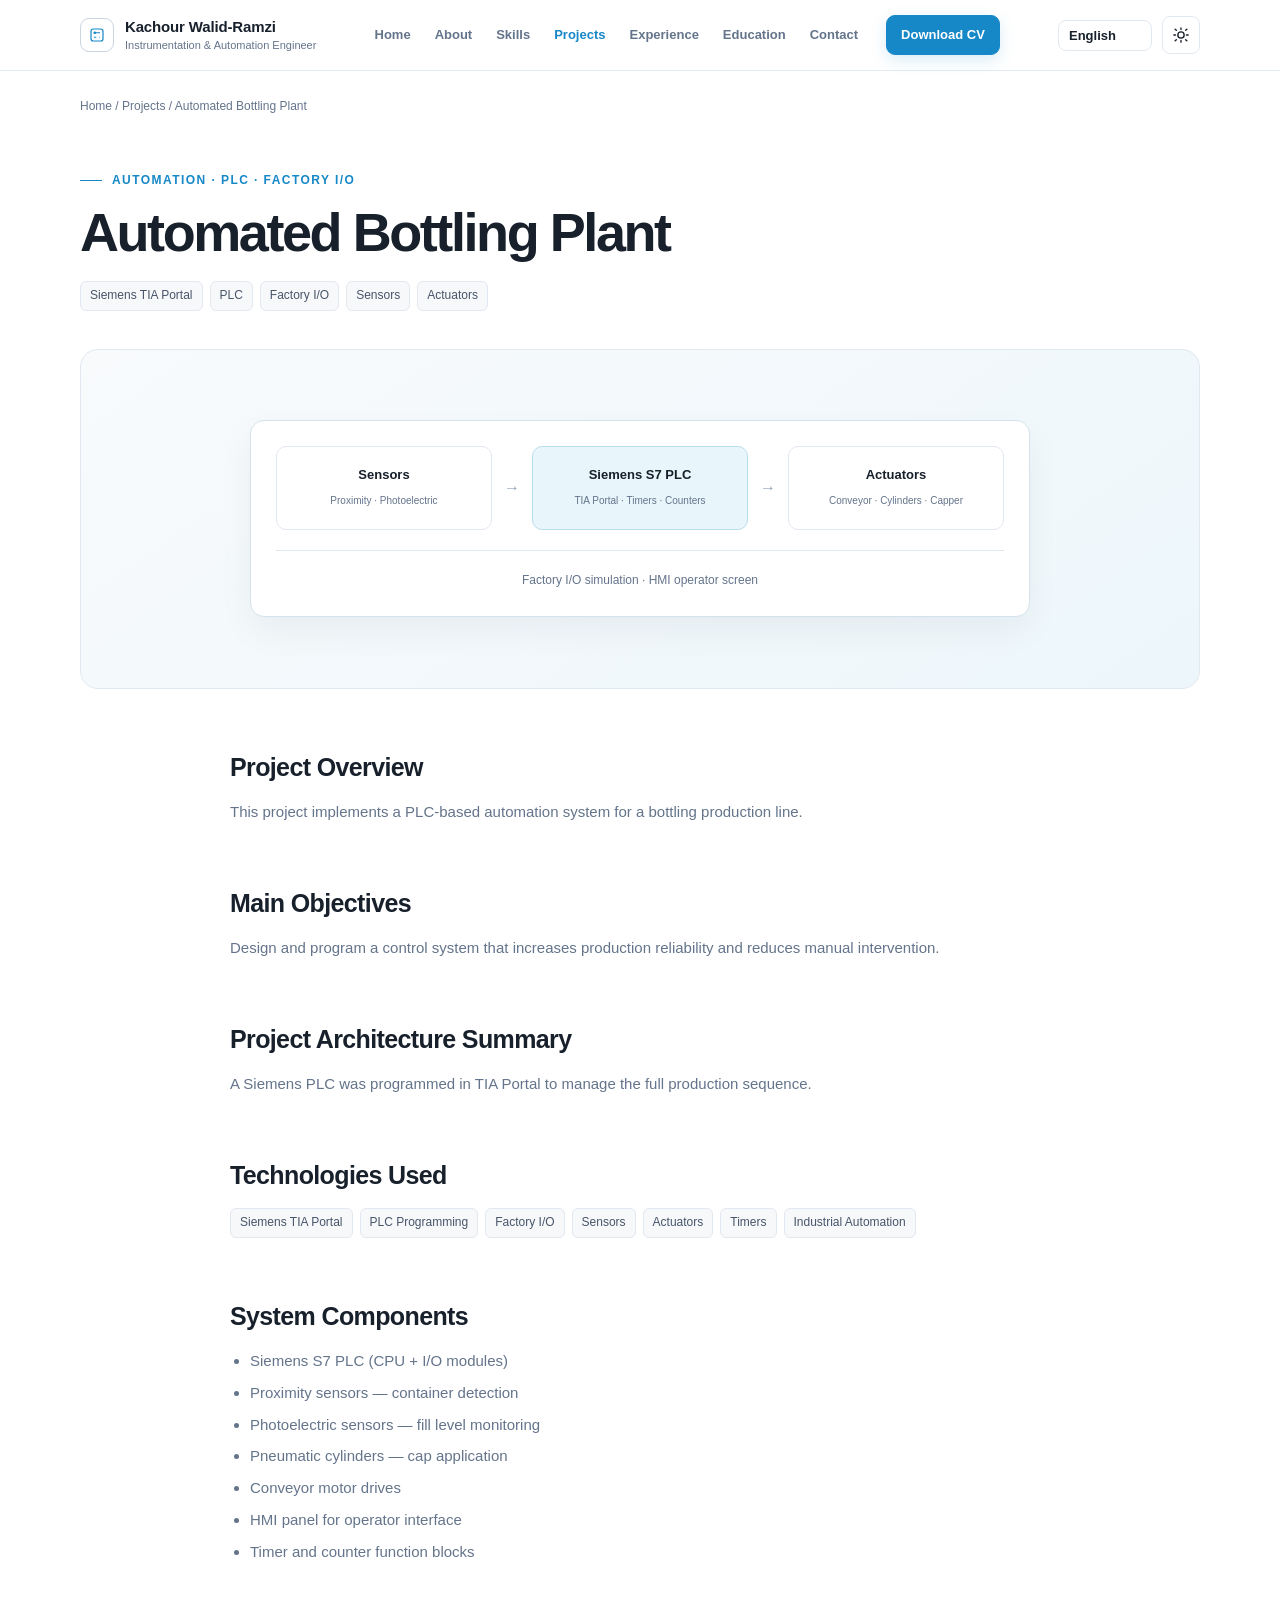
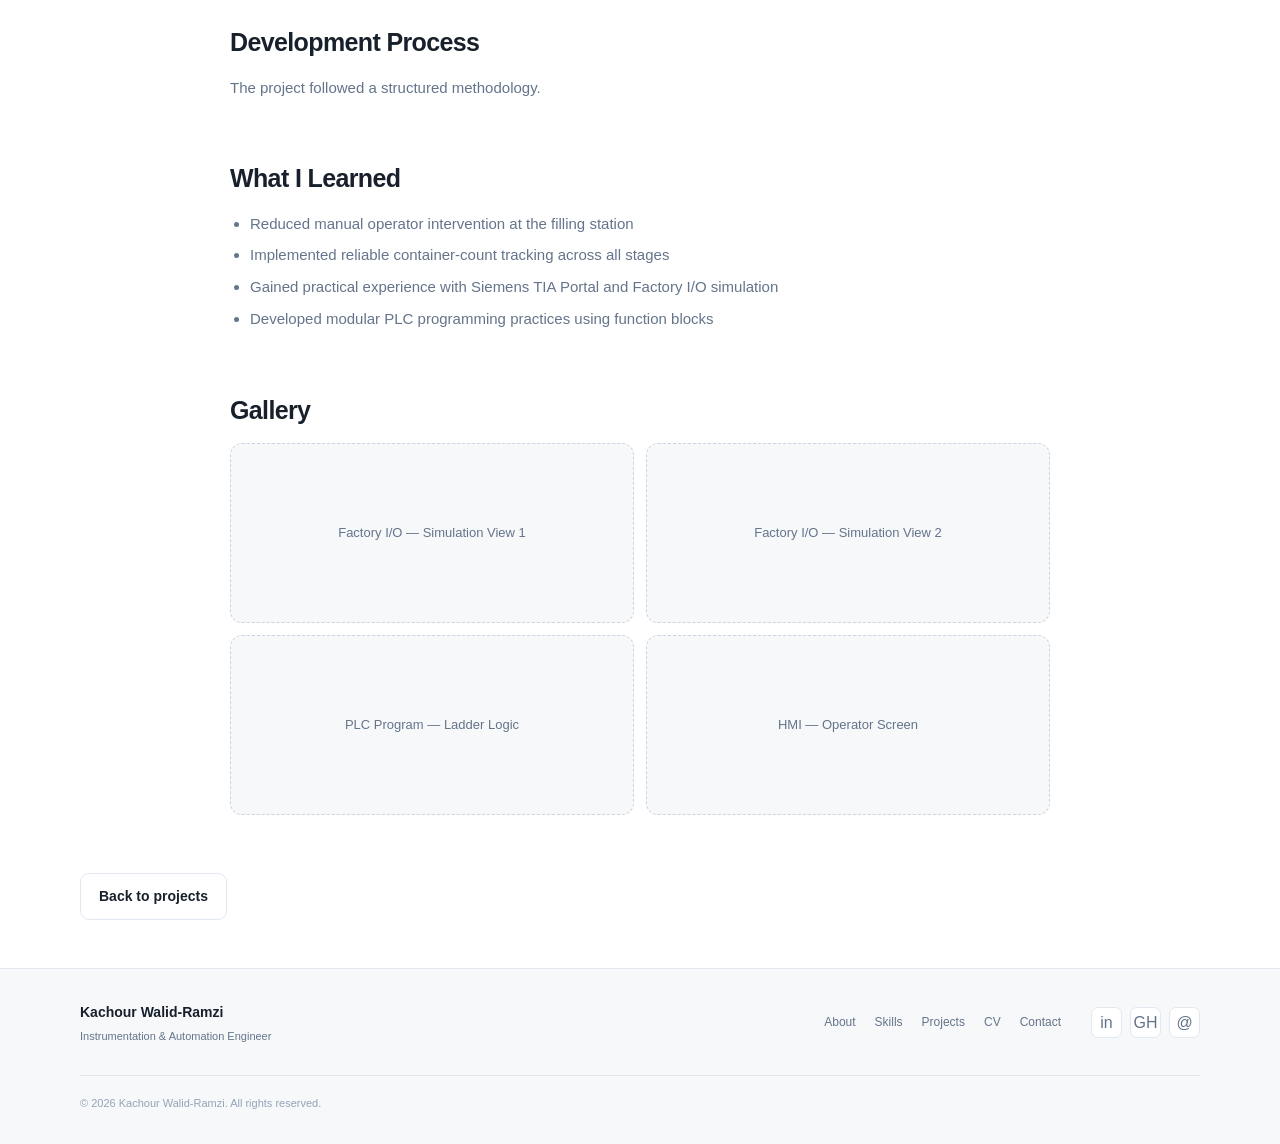
==== projects/automated-bottling-plant.html @ 5059493a "Fix login button alignment" ====
<!DOCTYPE html>
<html lang="en">
<head>
  <meta charset="UTF-8">
  <meta name="viewport" content="width=device-width, initial-scale=1.0">
  <title data-i18n="projects.bottling.title">Automated Bottling Plant — Portfolio</title>
  <meta name="description" content="PLC-based sequencing system with sensors, actuators, and timers for an automated bottling production line using Siemens TIA Portal and Factory I/O.">
  <meta property="og:title" content="Automated Bottling Plant — Portfolio">
  <meta property="og:description" content="PLC-based sequencing system with sensors, actuators, and timers for an automated bottling production line using Siemens TIA Portal and Factory I/O.">
  <meta property="og:type" content="article">
  <link rel="icon" href="data:image/svg+xml,%3Csvg xmlns='http://www.w3.org/2000/svg' viewBox='0 0 100 100'%3E%3Crect width='100' height='100' rx='12' fill='%230EA5E9'/%3E%3Ctext x='50' y='68' font-size='50' text-anchor='middle' fill='white' font-family='sans-serif' font-weight='600'%3EE%3C/text%3E%3C/svg%3E">
  <script>
    // Applied synchronously, before CSS paints, so the page never flashes
    // light-then-dark (or dark-then-light) on load.
    (function () {
      try {
        var saved = localStorage.getItem('theme');
        var theme = saved || (window.matchMedia('(prefers-color-scheme: dark)').matches ? 'dark' : 'light');
        if (theme === 'dark') document.documentElement.setAttribute('data-theme', 'dark');
      } catch (e) { /* localStorage unavailable (private mode, etc.) — default to light */ }
    })();
  </script>
  <link rel="stylesheet" href="../css/styles.css">
  <script src="../js/i18n.js"></script>
</head>
<body>

  <header class="header">
  <div class="container header-inner">
    <a class="brand" href="../index.html#hero">
      <span class="brand-mark"><svg viewBox="0 0 24 24" fill="none" stroke="currentColor" stroke-width="1.6"><rect x="4" y="4" width="16" height="16" rx="3"/><path d="M8 9h8M8 15h3M15 15h1"/><circle cx="9" cy="9" r="1"/></svg></span>
      <span class="brand-text"><span class="brand-name">Kachour Walid-Ramzi</span><span class="brand-title">Instrumentation &amp; Automation Engineer</span></span>
    </a>
    <nav class="header-nav">
      <a href="../index.html#hero" data-i18n="nav.home">Home</a>
      <a href="../index.html#about" data-i18n="nav.about">About</a>
      <a href="../index.html#skills" data-i18n="nav.skills">Skills</a>
      <a href="../index.html#projects" class="active" data-i18n="nav.projects">Projects</a>
      <a href="../index.html#experience" data-i18n="nav.experience">Experience</a>
      <a href="../index.html#education" data-i18n="nav.education">Education</a>
      <a href="../index.html#contact" data-i18n="nav.contact">Contact</a>
      <a href="../assets/cv.pdf" class="btn btn-filled btn-small" download data-i18n="nav.downloadCV">Download CV</a>
    </nav>
    <div class="header-controls">
      <div class="lang-selector-wrap">
        <label for="languageSelector" class="visually-hidden" data-i18n="language.selector">Language</label>
        <select id="languageSelector" class="lang-select" aria-label="Select language">
          <option value="en" data-i18n="language.en">English</option>
          <option value="fr" data-i18n="language.fr">Français</option>
          <option value="ar" data-i18n="language.ar">العربية</option>
        </select>
      </div>
      <button id="themeToggle" class="theme-toggle" type="button" aria-label="Switch to dark theme" aria-pressed="false">
        <svg class="theme-toggle-icon theme-icon-sun" viewBox="0 0 24 24" fill="none" stroke="currentColor" stroke-width="1.8" stroke-linecap="round"><circle cx="12" cy="12" r="4.2"/><path d="M12 2.5v2.2M12 19.3v2.2M4.2 4.2l1.6 1.6M18.2 18.2l1.6 1.6M2.5 12h2.2M19.3 12h2.2M4.2 19.8l1.6-1.6M18.2 5.8l1.6-1.6"/></svg>
        <svg class="theme-toggle-icon theme-icon-moon" viewBox="0 0 24 24" fill="none" stroke="currentColor" stroke-width="1.8" stroke-linecap="round" stroke-linejoin="round"><path d="M20 14.5A8.5 8.5 0 1 1 9.5 4a6.8 6.8 0 0 0 10.5 10.5z"/></svg>
      </button>
      <button class="hamburger"><svg viewBox="0 0 24 24" fill="none" stroke="currentColor" stroke-width="2"><path d="M4 7h16M4 12h16M4 17h16"/></svg></button>
    </div>
  </div>
</header>
<nav id="mobileNav" class="mobile-nav">
  <a href="../index.html#hero" data-i18n="nav.home">Home</a>
  <a href="../index.html#about" data-i18n="nav.about">About</a>
  <a href="../index.html#skills" data-i18n="nav.skills">Skills</a>
  <a href="../index.html#projects" data-i18n="nav.projects">Projects</a>
  <a href="../index.html#experience" data-i18n="nav.experience">Experience</a>
  <a href="../index.html#education" data-i18n="nav.education">Education</a>
  <a href="../index.html#contact" data-i18n="nav.contact">Contact</a>
  <a href="../assets/cv.pdf" class="btn btn-filled" download data-i18n="nav.downloadCV">Download CV</a>
</nav>

<main>

    <div class="container breadcrumb-wrap">
      <nav class="breadcrumb"><a href="../index.html" data-i18n="nav.home">Home</a> / <a href="../index.html#projects" data-i18n="nav.projects">Projects</a> / <span data-i18n="projects.bottling.breadcrumb">Automated Bottling Plant</span></nav>
    </div>

    <section class="project-detail-header">
      <div class="container">
        <p class="section-kicker" data-i18n="projects.bottling.eyebrow">Automation · PLC · Factory I/O</p>
        <h1 data-i18n="projects.bottling.title">Automated Bottling Plant</h1>
        <div class="project-detail-meta">
          <span class="tag">Siemens TIA Portal</span>
          <span class="tag">PLC</span>
          <span class="tag">Factory I/O</span>
          <span class="tag">Sensors</span>
          <span class="tag">Actuators</span>
        </div>
      </div>
    </section>

    <div class="container">
      <div class="project-detail-hero fade-in">
        <div class="detail-visual">
          <div class="detail-visual-grid">
            <div class="detail-node"><strong data-i18n="projectDetail.diagram.bottling.n1t">Sensors</strong><span data-i18n="projectDetail.diagram.bottling.n1s">Proximity · Photoelectric</span></div>
            <div class="detail-arrow" aria-hidden="true">→</div>
            <div class="detail-node primary"><strong data-i18n="projectDetail.diagram.bottling.n2t">Siemens S7 PLC</strong><span data-i18n="projectDetail.diagram.bottling.n2s">TIA Portal · Timers · Counters</span></div>
            <div class="detail-arrow" aria-hidden="true">→</div>
            <div class="detail-node"><strong data-i18n="projectDetail.diagram.bottling.n3t">Actuators</strong><span data-i18n="projectDetail.diagram.bottling.n3s">Conveyor · Cylinders · Capper</span></div>
          </div>
          <div style="height:1px;background:var(--line);margin:20px 0"></div>
          <div style="text-align:center;font-size:12px;color:var(--muted)" data-i18n="projectDetail.diagram.bottling.caption">Factory I/O simulation · HMI operator screen</div>
        </div>
      </div>

      <div class="project-detail-section">
        <h2 data-i18n="projectDetail.overview">Project Overview</h2>
        <p data-i18n="projects.bottling.detail.overview">This project implements a PLC-based automation system for a bottling production line. The system coordinates sensor input, actuator output, and timing sequences to move containers through filling, capping, and labeling stages automatically.</p>
      </div>

      <div class="project-detail-section">
        <h2 data-i18n="projectDetail.objectives">Main Objectives</h2>
        <p data-i18n="projects.bottling.detail.objective">Design and program a control system that increases production reliability and reduces manual intervention on the bottling line. The system must handle container detection, liquid filling, cap application, and product count tracking.</p>
      </div>

      <div class="project-detail-section">
        <h2 data-i18n="projectDetail.summary">Solution</h2>
        <p data-i18n="projects.bottling.detail.solution">A Siemens PLC was programmed in TIA Portal to manage the full production sequence. Sensors detect container presence at each station, timers control fill duration, and actuators operate caps and labeling mechanisms. Factory I/O was used for simulation and visualization before deployment.</p>
      </div>

      <div class="project-detail-section">
        <h2 data-i18n="projectDetail.technologies">Technologies Used</h2>
        <div class="tech-list">
          <span class="tag">Siemens TIA Portal</span>
          <span class="tag">PLC Programming</span>
          <span class="tag">Factory I/O</span>
          <span class="tag">Sensors</span>
          <span class="tag">Actuators</span>
          <span class="tag">Timers</span>
          <span class="tag">Industrial Automation</span>
        </div>
      </div>

      <div class="project-detail-section">
        <h2 data-i18n="projectDetail.systemComponents">System Components</h2>
        <ul class="component-list">
          <li data-i18n="projectDetail.bottlingComponents.0">Siemens S7 PLC (CPU + I/O modules)</li>
          <li data-i18n="projectDetail.bottlingComponents.1">Proximity sensors — container detection</li>
          <li data-i18n="projectDetail.bottlingComponents.2">Photoelectric sensors — fill level monitoring</li>
          <li data-i18n="projectDetail.bottlingComponents.3">Pneumatic cylinders — cap application</li>
          <li data-i18n="projectDetail.bottlingComponents.4">Conveyor motor drives</li>
          <li data-i18n="projectDetail.bottlingComponents.5">HMI panel for operator interface</li>
          <li data-i18n="projectDetail.bottlingComponents.6">Timer and counter function blocks</li>
        </ul>
      </div>

      <div class="project-detail-section">
        <h2 data-i18n="projectDetail.development">Development Process</h2>
        <p data-i18n="projects.bottling.detail.approach">The project followed a structured methodology: requirements analysis, system design in Factory I/O, PLC program development in TIA Portal, simulation testing, and final commissioning. Each production stage was mapped to a dedicated function block in the PLC program, enabling modular troubleshooting and future expansion.</p>
      </div>

      <div class="project-detail-section">
        <h2 data-i18n="projectDetail.learnings">What I Learned</h2>
        <ul class="results-list">
          <li data-i18n="projectDetail.bottlingLearnings.0">Reduced manual operator intervention at the filling station</li>
          <li data-i18n="projectDetail.bottlingLearnings.1">Implemented reliable container-count tracking across all stages</li>
          <li data-i18n="projectDetail.bottlingLearnings.2">Gained practical experience with Siemens TIA Portal and Factory I/O simulation</li>
          <li data-i18n="projectDetail.bottlingLearnings.3">Developed modular PLC programming practices using function blocks</li>
        </ul>
      </div>

      <div class="project-detail-section">
        <h2 data-i18n="projectDetail.gallery">Gallery</h2>
        <div class="gallery">
          <div class="gallery-item" data-i18n="projectDetail.galleryItems.bottling.0">Factory I/O — Simulation View 1</div>
          <div class="gallery-item" data-i18n="projectDetail.galleryItems.bottling.1">Factory I/O — Simulation View 2</div>
          <div class="gallery-item" data-i18n="projectDetail.galleryItems.bottling.2">PLC Program — Ladder Logic</div>
          <div class="gallery-item" data-i18n="projectDetail.galleryItems.bottling.3">HMI — Operator Screen</div>
        </div>
      </div>

      <div style="margin: 48px 0;">
        <a href="../index.html#projects" class="btn btn-outlined" data-i18n="projectDetail.back">← Back to Projects</a>
      </div>
    </div>

  </main>

  <footer class="footer">
  <div class="container footer-inner">
    <div><span class="footer-brand-name" data-i18n="footer.name">Kachour Walid-Ramzi</span><span class="footer-brand-title">Instrumentation &amp; Automation Engineer</span></div>
    <nav class="footer-links">
      <a href="../index.html#about" data-i18n="footer.links.about">About</a>
      <a href="../index.html#skills" data-i18n="footer.links.skills">Skills</a>
      <a href="../index.html#projects" data-i18n="footer.links.projects">Projects</a>
      <a href="../assets/cv.pdf" download data-i18n="footer.links.cv">CV</a>
      <a href="../index.html#contact" data-i18n="footer.links.contact">Contact</a>
    </nav>
    <div class="footer-social"><a href="https://linkedin.com" target="_blank">in</a><a href="https://github.com" target="_blank">GH</a><a href="mailto:kachourwalidramzi@gmail.com">@</a></div>
    <div class="footer-bottom" data-i18n="footer.copyright">2026 Kachour Walid-Ramzi. All rights reserved.</div>
  </div>
</footer>

  <script src="../js/main.js"></script>
</body>
</html>
---- css/styles.css ----
:root {
  --bg: #ffffff;
  --surface: #f7f8fa;
  --surface-2: #f1f5f9;
  --text: #17202b;
  --muted: #64748b;
  --line: #e2e8f0;
  --accent: #1687c7;
  --accent-dark: #0f6ea5;
  --accent-soft: #e8f5fb;
  --success: #2f9e6f;
  --radius: 14px;
  --max: 1120px;
  --header: 70px;
  --section: 82px;
  --shadow: 0 10px 30px rgba(15, 23, 42, .06);
  --transition: 180ms ease;
  --font-mono: "SF Mono", "Cascadia Code", "Fira Code", "Consolas", monospace;
}

/* Dark theme — palette adapted from a dark-blue reference site to this
   site's existing variable names, so every rule already written with
   var(--bg)/var(--surface)/var(--text)/var(--muted)/var(--line)/
   var(--accent)/etc. re-themes automatically. Components with hardcoded
   colors get their own html[data-theme="dark"] overrides further down. */
html[data-theme="dark"] {
  /* Lighter and cooler (more blue, less pure-black) than the first pass —
     a near-black background reads as harsh; this keeps it dark while
     being easier on the eyes. */
  --bg: #0b1322;
  --surface: #141d33;
  --surface-2: #1b2743;
  --text: #e9eefb;
  --muted: #8ea0c4;
  --line: rgba(130, 170, 255, 0.18);
  --accent: #2b7fff;
  --accent-dark: #5aa8ff;
  --accent-soft: rgba(43, 127, 255, 0.17);
  --success: #34d399;
  --shadow: 0 10px 30px rgba(0, 0, 0, .4);
}

* {
  box-sizing: border-box;
  margin: 0;
  padding: 0
}

html {
  scroll-behavior: smooth;
  scroll-padding-top: 90px
}

body {
  font-family: Inter, Manrope, -apple-system, BlinkMacSystemFont, "Segoe UI", Roboto, Arial, sans-serif;
  color: var(--text);
  background: var(--bg);
  line-height: 1.65;
  -webkit-font-smoothing: antialiased
}

body.menu-open {
  overflow: hidden
}

a {
  color: inherit;
  text-decoration: none
}

img {
  display: block;
  max-width: 100%
}

button,
input,
textarea {
  font: inherit
}

button {
  color: inherit
}

/* Screen-reader-only utility: used on the language-selector label so it's
   announced by assistive tech without showing visually (was referenced in
   markup but never defined, so the label rendered visibly everywhere,
   crowding the header on mobile). */
.visually-hidden {
  position: absolute;
  width: 1px;
  height: 1px;
  padding: 0;
  margin: -1px;
  overflow: hidden;
  clip: rect(0, 0, 0, 0);
  white-space: nowrap;
  border: 0;
}

/* Utility for numeric/technical strings (measurement ranges, units, signed
   values) embedded in translated copy — isolates them from the
   surrounding paragraph's bidi direction so they don't visually reorder
   when the page is RTL (e.g. "4-20 mA" showing as "mA 20-4"). */
.bidi-ltr {
  direction: ltr;
  unicode-bidi: isolate;
  display: inline-block;
}

.container {
  width: min(var(--max), calc(100% - 40px));
  margin-inline: auto
}

.section {
  padding: var(--section) 0
}

.section-alt {
  background: var(--surface)
}

.section-kicker {
  display: flex;
  align-items: center;
  gap: 10px;
  color: var(--accent);
  font-size: 12px;
  font-weight: 700;
  letter-spacing: .12em;
  text-transform: uppercase;
  margin-bottom: 12px
}

.section-kicker::before {
  content: "";
  width: 22px;
  height: 1px;
  background: currentColor
}

.section-heading {
  font-size: clamp(28px, 4vw, 38px);
  line-height: 1.15;
  letter-spacing: -.03em;
  font-weight: 700;
  margin-bottom: 12px
}

.section-subtitle {
  max-width: 650px;
  color: var(--muted);
  font-size: 16px;
  margin-bottom: 40px
}

.btn {
  display: inline-flex;
  align-items: center;
  justify-content: center;
  gap: 9px;
  min-height: 44px;
  padding: 11px 18px;
  border: 1px solid transparent;
  border-radius: 9px;
  font-size: 14px;
  font-weight: 650;
  cursor: pointer;
  transition: background var(--transition), border-color var(--transition), color var(--transition), transform var(--transition), box-shadow var(--transition)
}

.btn:hover {
  transform: translateY(-1px);
  text-decoration: none
}

.btn-filled {
  background: var(--accent);
  border-color: var(--accent);
  color: #fff;
  box-shadow: 0 5px 16px rgba(22, 135, 199, .16)
}

.btn-filled:hover {
  background: var(--accent-dark);
  border-color: var(--accent-dark)
}

.btn-outlined {
  background: #fff;
  border-color: var(--line);
  color: var(--text)
}

.btn-outlined:hover {
  border-color: #cbd5e1;
  background: var(--surface)
}

.btn-small {
  min-height: 38px;
  padding: 8px 14px;
  font-size: 13px
}

.btn svg {
  width: 16px;
  height: 16px
}

/* Header */
.header {
  position: sticky;
  top: 0;
  z-index: 100;
  background: rgba(255, 255, 255, .94);
  backdrop-filter: blur(12px);
  border-bottom: 1px solid rgba(226, 232, 240, .9)
}

.header-inner {
  height: var(--header);
  display: flex;
  align-items: center;
  justify-content: space-between
}

.brand {
  display: flex;
  align-items: center;
  gap: 11px
}

.brand-mark {
  width: 34px;
  height: 34px;
  border: 1px solid #cbd5e1;
  border-radius: 9px;
  display: grid;
  place-items: center;
  color: var(--accent);
  background: #fff
}

.brand-mark svg {
  width: 18px;
  height: 18px
}

.brand-text {
  display: flex;
  flex-direction: column;
  line-height: 1.15
}

.brand-name {
  font-size: 15px;
  font-weight: 750;
  letter-spacing: -.01em
}

.brand-title {
  font-size: 11px;
  color: var(--muted);
  margin-top: 4px
}

.header-nav {
  display: flex;
  align-items: center;
  gap: 24px
}

.header-nav a:not(.btn) {
  font-size: 13px;
  font-weight: 550;
  color: #64748b;
  transition: color var(--transition)
}

.header-nav a:not(.btn):hover,
.header-nav a.active {
  color: var(--accent)
}

.header-nav .btn {
  margin-left: 4px
}

.hamburger {
  display: none;
  border: 0;
  background: transparent;
  width: 42px;
  height: 42px;
  border-radius: 8px;
  place-items: center;
  cursor: pointer
}

.hamburger:hover {
  background: var(--surface)
}

.hamburger svg {
  width: 22px;
  height: 22px
}

.mobile-nav {
  display: none
}

/* Hero */
.hero {
  padding: 82px 0 72px;
  position: relative;
  overflow: hidden;
}

/* Subtle animated "PCB node" background — small dots drifting slowly and
   connecting with faint lines when close together, echoing the
   instrumentation/circuit theme. Kept very low-contrast against the light
   background so it reads as texture, not decoration competing with the
   content, and sits behind everything else in the hero. */
#bgGrid,
#wave {
  position: absolute;
  inset: 0;
  width: 100%;
  height: 100%;
  z-index: 0;
  pointer-events: none;
}

#wave {
  opacity: .9;
}

.hero-inner {
  position: relative;
  z-index: 1;
  display: grid;
  grid-template-columns: minmax(0, 1.05fr) minmax(360px, .95fr);
  gap: 68px;
  align-items: center
}

.hero-content {
  max-width: 610px
}

.hero .section-kicker {
  margin-bottom: 18px
}

.hero h1 {
  font-size: clamp(45px, 6.4vw, 72px);
  line-height: 1.02;
  letter-spacing: -.055em;
  font-weight: 750;
  margin-bottom: 22px
}

.hero h1 span {
  color: var(--accent)
}

.hero-lead {
  font-size: 18px;
  line-height: 1.65;
  color: var(--muted);
  max-width: 610px;
  margin-bottom: 28px
}

.hero-actions {
  display: flex;
  gap: 11px;
  flex-wrap: wrap;
  margin-bottom: 23px
}

.availability {
  display: inline-flex;
  align-items: center;
  gap: 8px;
  font-size: 13px;
  color: var(--muted)
}

.availability-dot {
  width: 8px;
  height: 8px;
  border-radius: 50%;
  background: var(--success)
}

.hero-visual {
  position: relative;
  min-height: 330px;
  border: 1px solid var(--line);
  border-radius: 18px;
  background: linear-gradient(145deg, #fff, var(--surface));
  overflow: hidden;
  display: grid;
  place-items: center
}

.hero-visual::after {
  content: "";
  position: absolute;
  width: 230px;
  height: 230px;
  border-radius: 50%;
  border: 1px solid #e8eef4;
  right: -90px;
  bottom: -100px
}

.hero-visual-inner {
  width: 92%;
  position: relative;
  z-index: 1
}

.system-label {
  font-size: 11px;
  letter-spacing: .11em;
  text-transform: uppercase;
  color: var(--muted);
  font-weight: 700;
  margin-bottom: 18px
}

.control-path {
  display: grid;
  grid-template-columns: 1fr 44px 1fr 44px 1fr;
  align-items: center
}

.node {
  border: 1px solid var(--line);
  background: #fff;
  border-radius: 12px;
  padding: 18px 12px;
  text-align: center;
  box-shadow: 0 5px 18px rgba(15, 23, 42, .035)
}

.node.accent {
  border-color: #b8dff0;
  background: var(--accent-soft)
}

.node-icon {
  width: 34px;
  height: 34px;
  margin: 0 auto 9px;
  color: var(--accent)
}

.node-name {
  font-size: 13px;
  font-weight: 700
}

.node-sub {
  font-size: 10px;
  color: var(--muted);
  margin-top: 3px
}

.connector {
  height: 1px;
  background: #cbd5e1;
  position: relative
}

.connector::after {
  content: "";
  position: absolute;
  right: -1px;
  top: -3px;
  width: 6px;
  height: 6px;
  border-radius: 50%;
  background: var(--accent)
}

.hero-note {
  display: flex;
  justify-content: space-between;
  flex-wrap: wrap;
  gap: 8px 16px;
  margin-top: 22px;
  padding-top: 16px;
  border-top: 1px solid var(--line);
  font-size: 11px;
  color: var(--muted)
}

/* Snapshot */
.snapshot {
  padding: 0 0 72px
}

.snapshot-grid {
  display: grid;
  grid-template-columns: repeat(4, 1fr);
  border-top: 1px solid var(--line);
  border-bottom: 1px solid var(--line)
}

.snapshot-card {
  padding: 24px 22px;
  min-height: 155px;
  border-right: 1px solid var(--line)
}

.snapshot-card:last-child {
  border-right: 0
}

.snapshot-icon {
  width: 23px;
  height: 23px;
  color: var(--accent);
  margin-bottom: 16px
}

.snapshot-card h3 {
  font-size: 15px;
  margin-bottom: 7px
}

.snapshot-card p {
  font-size: 13px;
  color: var(--muted);
  line-height: 1.55
}

/* About */
.about-grid {
  display: grid;
  grid-template-columns: 1.1fr .9fr;
  gap: 75px;
  align-items: start
}

.about-copy p {
  color: var(--muted);
  font-size: 15px;
  margin-bottom: 16px
}

.about-copy strong {
  color: var(--text)
}

.profile-list {
  border-top: 1px solid var(--line)
}

@media (min-width: 821px) {
  /* Grid align-items:start lines up this column's top edge with the small
     "PROFILE" kicker label on the left — not with the "About Me" heading
     next to it, which sits below its own kicker. Nudge it down to line up
     with that heading instead, so the two columns read as starting at the
     same height. Scoped to the two-column layout only; below 820px the
     grid stacks to one column and this column already follows naturally
     after the text. */
  .profile-list {
    margin-top: 41px;
  }
}

.profile-row {
  display: grid;
  grid-template-columns: 110px 1fr;
  gap: 20px;
  padding: 17px 0;
  border-bottom: 1px solid var(--line)
}

.profile-label {
  font-size: 12px;
  font-weight: 700;
  text-transform: uppercase;
  letter-spacing: .06em;
  color: var(--muted)
}

.profile-value {
  font-size: 14px;
  color: var(--text)
}

/* Skills */
.skills-grid {
  display: grid;
  grid-template-columns: repeat(2, 1fr);
  gap: 16px
}

.skill-card {
  padding: 25px;
  border: 1px solid var(--line);
  border-radius: var(--radius);
  background: #fff;
  transition: box-shadow var(--transition), transform var(--transition), border-color var(--transition)
}

.skill-card:hover {
  box-shadow: var(--shadow);
  transform: translateY(-2px);
  border-color: #d3dde7
}

.skill-card-head {
  display: flex;
  align-items: center;
  gap: 11px;
  margin-bottom: 18px
}

.skill-icon {
  width: 34px;
  height: 34px;
  display: grid;
  place-items: center;
  border-radius: 9px;
  background: var(--accent-soft);
  color: var(--accent)
}

.skill-icon svg {
  width: 18px;
  height: 18px
}

.skill-card h3 {
  font-size: 16px
}

.skill-tags {
  display: flex;
  flex-wrap: wrap;
  gap: 7px
}

.tag {
  display: inline-flex;
  align-items: center;
  min-height: 29px;
  padding: 4px 9px;
  border: 1px solid var(--line);
  border-radius: 6px;
  background: var(--surface);
  color: #475569;
  font-size: 12px
}

/* Projects */
.projects-grid {
  display: grid;
  grid-template-columns: repeat(2, 1fr);
  gap: 20px
}

.project-card {
  border: 1px solid var(--line);
  border-radius: var(--radius);
  background: #fff;
  overflow: hidden;
  transition: transform var(--transition), box-shadow var(--transition), border-color var(--transition)
}

.project-card:hover {
  transform: translateY(-3px);
  box-shadow: var(--shadow);
  border-color: #d2dce6
}

.project-art {
  height: 205px;
  background: var(--surface);
  border-bottom: 1px solid var(--line);
  display: grid;
  place-items: center;
  position: relative;
  overflow: hidden
}

.project-art::before {
  content: "";
  position: absolute;
  inset: 0;
  background: linear-gradient(135deg, transparent 49%, rgba(22, 135, 199, .045) 50%, transparent 51%);
  background-size: 38px 38px
}

.art-panel {
  position: relative;
  z-index: 1;
  width: 78%;
  border: 1px solid #d7e2ea;
  background: #fff;
  border-radius: 12px;
  padding: 19px;
  box-shadow: 0 8px 22px rgba(15, 23, 42, .05)
}

.art-title {
  font-size: 10px;
  text-transform: uppercase;
  letter-spacing: .1em;
  color: var(--muted);
  margin-bottom: 15px;
  font-weight: 700
}

.art-flow {
  display: flex;
  align-items: center;
  justify-content: center;
  gap: 9px
}

.art-box {
  min-width: 74px;
  padding: 10px 8px;
  border: 1px solid #d9e2ea;
  border-radius: 8px;
  text-align: center;
  background: #fff;
  font-size: 10px;
  font-weight: 700
}

.art-box.primary {
  color: var(--accent);
  background: var(--accent-soft);
  border-color: #b8dff0
}

.art-arrow {
  color: #94a3b8;
  font-size: 14px
}

.art-bars {
  display: flex;
  align-items: flex-end;
  gap: 8px;
  height: 82px;
  justify-content: center
}

.art-bars span {
  display: block;
  width: 16px;
  border-radius: 3px 3px 0 0;
  background: #d7e5ed
}

.art-bars span:nth-child(1) {
  height: 28px
}

.art-bars span:nth-child(2) {
  height: 44px
}

.art-bars span:nth-child(3) {
  height: 65px;
  background: #8cc8e4
}

.art-bars span:nth-child(4) {
  height: 52px
}

.art-bars span:nth-child(5) {
  height: 72px;
  background: #b9dff0
}

.art-caption {
  font-size: 9px;
  color: var(--muted);
  text-align: center;
  margin-top: 7px
}

.project-body {
  padding: 23px
}

.project-eyebrow {
  font-size: 11px;
  color: var(--accent);
  font-weight: 700;
  text-transform: uppercase;
  letter-spacing: .08em;
  margin-bottom: 7px
}

.project-body h3 {
  font-size: 20px;
  letter-spacing: -.02em;
  margin-bottom: 8px
}

.project-body p {
  font-size: 14px;
  color: var(--muted);
  margin-bottom: 16px
}

.project-tags {
  display: flex;
  flex-wrap: wrap;
  gap: 6px;
  margin-bottom: 18px
}

.project-link {
  font-size: 13px;
  font-weight: 700;
  color: var(--accent);
  display: inline-flex;
  align-items: center;
  gap: 6px
}

.project-link svg {
  width: 15px;
  height: 15px;
  transition: transform var(--transition)
}

.project-link:hover svg {
  transform: translateX(3px)
}

/* Experience */
.timeline {
  max-width: 820px;
  border-left: 1px solid var(--line);
  margin-left: 8px
}

.timeline-item {
  position: relative;
  padding: 0 0 42px 34px
}

.timeline-item:last-child {
  padding-bottom: 0
}

.timeline-marker {
  position: absolute;
  left: -6px;
  top: 5px;
  width: 11px;
  height: 11px;
  border: 3px solid #fff;
  border-radius: 50%;
  background: var(--accent);
  box-shadow: 0 0 0 1px #b8dff0
}

.timeline-year {
  font-size: 12px;
  font-weight: 700;
  color: var(--accent);
  margin-bottom: 5px
}

.timeline-role {
  font-size: 18px;
  font-weight: 700;
  margin-bottom: 2px
}

.timeline-company {
  font-size: 14px;
  color: var(--muted);
  margin-bottom: 8px
}

.timeline-desc {
  font-size: 14px;
  color: var(--muted);
  max-width: 720px
}

/* Education */
.edu-list {
  display: grid;
  gap: 14px;
  max-width: 920px
}

.edu-card {
  display: grid;
  grid-template-columns: 1fr auto;
  gap: 28px;
  padding: 24px;
  border: 1px solid var(--line);
  border-radius: var(--radius);
  background: #fff
}

.edu-degree {
  font-size: 17px;
  font-weight: 700
}

.edu-school {
  font-size: 14px;
  color: var(--muted);
  margin-top: 4px
}

.edu-subjects {
  font-size: 13px;
  color: var(--muted);
  margin-top: 9px
}

.edu-year {
  font-size: 12px;
  font-weight: 700;
  color: var(--accent);
  white-space: nowrap
}

/* Tools */
.tools-list {
  display: flex;
  flex-wrap: wrap;
  gap: 9px
}

.tool-tag {
  display: inline-flex;
  align-items: center;
  gap: 8px;
  padding: 9px 12px;
  border: 1px solid var(--line);
  border-radius: 8px;
  background: #fff;
  font-size: 13px;
  color: #475569
}

.tool-tag svg {
  width: 16px;
  height: 16px;
  color: var(--accent)
}

.tool-tag.learning {
  background: var(--surface);
  border-style: dashed
}

.learning-note {
  margin-top: 13px;
  font-size: 12px;
  color: var(--muted)
}

/* CV */
.cv-section {
  padding: 76px 0
}

.cv-callout {
  display: flex;
  align-items: center;
  justify-content: space-between;
  gap: 35px;
  padding: 38px 40px;
  border: 1px solid #cfe6f2;
  border-radius: 18px;
  background: linear-gradient(135deg, #f8fcfe, #edf8fc)
}

.cv-callout h2 {
  font-size: clamp(24px, 3vw, 32px);
  letter-spacing: -.03em;
  margin-bottom: 8px
}

.cv-callout p {
  font-size: 14px;
  color: var(--muted);
  max-width: 650px
}

.cv-actions {
  display: flex;
  gap: 10px;
  flex-shrink: 0;
  flex-wrap: wrap
}

/* Contact */
.contact-grid {
  display: grid;
  grid-template-columns: .8fr 1.2fr;
  gap: 75px
}

.contact-copy p {
  font-size: 15px;
  color: var(--muted);
  margin-bottom: 25px
}

.contact-list {
  display: grid;
  gap: 14px
}

.contact-item {
  display: flex;
  align-items: center;
  gap: 12px;
  font-size: 14px
}

.contact-item svg {
  width: 18px;
  height: 18px;
  color: var(--accent);
  flex-shrink: 0
}

.contact-item a:hover {
  color: var(--accent)
}

.contact-form {
  border: 1px solid var(--line);
  border-radius: var(--radius);
  padding: 26px;
  background: #fff
}

.form-grid {
  display: grid;
  grid-template-columns: 1fr 1fr;
  gap: 16px
}

.form-group {
  display: flex;
  flex-direction: column;
  gap: 7px;
  margin-bottom: 16px
}

.form-group.full {
  grid-column: 1/-1
}

.form-group label {
  font-size: 12px;
  font-weight: 700;
  color: #475569
}

.form-group input,
.form-group textarea {
  width: 100%;
  border: 1px solid var(--line);
  border-radius: 8px;
  padding: 11px 12px;
  color: var(--text);
  background: #fff;
  outline: 0;
  transition: border-color var(--transition), box-shadow var(--transition)
}

.form-group input:focus,
.form-group textarea:focus {
  border-color: #9ed1e7;
  box-shadow: 0 0 0 3px rgba(22, 135, 199, .09)
}

.form-group textarea {
  min-height: 135px;
  resize: vertical
}

.form-note {
  font-size: 11px;
  color: var(--muted);
  margin-top: 9px
}

/* Footer */
.footer {
  border-top: 1px solid var(--line);
  padding: 32px 0;
  background: var(--surface)
}

.footer-inner {
  display: grid;
  grid-template-columns: 1fr auto auto;
  align-items: center;
  gap: 30px
}

.footer-brand-name {
  font-size: 14px;
  font-weight: 700;
  display: block
}

.footer-brand-title {
  font-size: 11px;
  color: var(--muted);
  display: block;
  margin-top: 3px
}

.footer-links {
  display: flex;
  gap: 19px
}

.footer-links a {
  font-size: 12px;
  color: var(--muted)
}

.footer-links a:hover {
  color: var(--accent)
}

.footer-social {
  display: flex;
  gap: 8px
}

.footer-social a {
  width: 31px;
  height: 31px;
  display: grid;
  place-items: center;
  border: 1px solid var(--line);
  border-radius: 7px;
  background: #fff;
  color: var(--muted)
}

.footer-social a:hover {
  color: var(--accent);
  border-color: #c7deea
}

.footer-social svg {
  width: 15px;
  height: 15px
}

.footer-bottom {
  grid-column: 1/-1;
  padding-top: 18px;
  border-top: 1px solid var(--line);
  font-size: 11px;
  color: #94a3b8
}

/* Project detail */
.breadcrumb-wrap {
  padding-top: 26px
}

.breadcrumb {
  font-size: 12px;
  color: var(--muted)
}

.breadcrumb a:hover {
  color: var(--accent)
}

.project-detail-header {
  padding: 54px 0 38px
}

.project-detail-header h1 {
  font-size: clamp(34px, 5vw, 54px);
  line-height: 1.08;
  letter-spacing: -.045em;
  max-width: 800px;
  margin-bottom: 20px
}

.project-detail-meta {
  display: flex;
  flex-wrap: wrap;
  gap: 7px
}

.project-detail-hero {
  /* min-height (not a fixed height) so the diagram is never clipped when
     its nodes stack vertically on narrow screens. */
  min-height: 340px;
  padding: 28px 0;
  border: 1px solid var(--line);
  border-radius: 18px;
  background: linear-gradient(145deg, #f8fafc, #edf7fb);
  display: grid;
  place-items: center;
  overflow: hidden;
  position: relative
}

.detail-visual {
  width: min(780px, 88%);
  border: 1px solid #d4e3eb;
  background: #fff;
  border-radius: 14px;
  padding: 25px;
  box-shadow: 0 15px 35px rgba(15, 23, 42, .05)
}

.detail-visual-grid {
  display: grid;
  /* node · arrow · node · arrow · node — was repeat(4, 1fr), which pushed
     the third node onto a second row. */
  grid-template-columns: 1fr auto 1fr auto 1fr;
  gap: 12px;
  align-items: center
}

.detail-node {
  padding: 17px 10px;
  border: 1px solid var(--line);
  border-radius: 10px;
  text-align: center
}

.detail-node strong {
  display: block;
  font-size: 13px
}

.detail-node span {
  font-size: 10px;
  color: var(--muted)
}

.detail-node.primary {
  background: var(--accent-soft);
  border-color: #b8dff0
}

.detail-arrow {
  text-align: center;
  color: #94a3b8
}

.project-detail-section {
  max-width: 820px;
  margin: 58px auto
}

.project-detail-section h2 {
  font-size: 25px;
  letter-spacing: -.025em;
  margin-bottom: 12px
}

.project-detail-section p,
.project-detail-section li {
  font-size: 15px;
  color: var(--muted)
}

.project-detail-section p {
  max-width: 800px
}

.component-list,
.results-list {
  padding-left: 20px;
  display: grid;
  gap: 7px
}

.tech-list {
  display: flex;
  flex-wrap: wrap;
  gap: 7px
}

.gallery {
  display: grid;
  grid-template-columns: 1fr 1fr;
  gap: 12px
}

.gallery-item {
  min-height: 180px;
  border: 1px dashed #cbd5e1;
  border-radius: 12px;
  background: var(--surface);
  display: grid;
  place-items: center;
  text-align: center;
  padding: 20px;
  color: var(--muted);
  font-size: 13px
}

.gallery-item img {
  width: 100%;
  height: 100%;
  object-fit: cover;
  border-radius: 11px
}

.back-link {
  margin: 45px 0 70px
}

/* Motion */
.fade-in {
  opacity: 0;
  transform: translateY(12px);
  transition: opacity .5s ease, transform .5s ease
}

.fade-in.visible {
  opacity: 1;
  transform: none
}

/* Control Loop Panel 1 — High-Level Control Cycle (Closed Loop) */
.loop-track {
  fill: none;
  stroke: var(--line);
  stroke-width: 3;
}

.loop-track-accent {
  fill: none;
  stroke: url(#snakeGradient);
  stroke-width: 3;
  stroke-linecap: round;
  stroke-dasharray: 18 27;
  animation: trackDash 6s linear infinite;
}

.signal-particles .loop-particle {
  fill: url(#snakeGradient);
  filter: url(#loopGlow);
}

.loop-node {
  cursor: pointer;
}

.loop-node .node-halo {
  fill: none;
  stroke: var(--accent);
  stroke-width: 1.5;
  opacity: 0.3;
}

.loop-node .node-ring {
  fill: none;
  stroke: var(--line);
  stroke-width: 2;
}

.loop-node .node-core-bg {
  fill: var(--bg);
}

.loop-node .node-icon-path,
.loop-node .node-icon-ring {
  fill: none;
  stroke: var(--accent);
  stroke-width: 2;
  stroke-linecap: round;
  stroke-linejoin: round;
}

.loop-node .node-subtext {
  font-size: 11px;
  fill: var(--muted);
}

.loop-node.active .node-halo {
  opacity: 0.6;
  animation: nodePulse 2s ease-in-out infinite;
}

.loop-node.active .node-ring {
  stroke: var(--accent);
  stroke-width: 3;
}

.loop-info {
  margin-top: 16px;
  padding: 12px 16px;
  background: var(--surface);
  border-radius: 10px;
  border: 1px solid var(--line);
  font-size: 13px;
  color: var(--muted);
  min-height: 48px;
  transition: all 0.3s ease;
}

.loop-info strong {
  color: var(--text);
  display: block;
  margin-bottom: 4px;
}

/* Control Loop Panel 2 — PID System (Closed Loop) */
.pid-track {
  fill: none;
  stroke: var(--line);
  stroke-width: 3;
}

.pid-flow {
  fill: none;
  stroke: url(#pidGradient);
  stroke-width: 4;
  stroke-linecap: round;
  stroke-linejoin: round;
  stroke-dasharray: 22 33;
  animation: pidFlow 5s linear infinite;
}

.signal-particles .loop-particle {
  fill: url(#pidGradient);
  filter: url(#pidGlow);
}

.loop-svg {
  width: 100%;
  height: auto;
  display: block;
}

.pid-node {
  cursor: pointer;
}

.pid-node rect,
.pid-node circle {
  fill: var(--surface);
  stroke: var(--line);
  stroke-width: 1.5;
}

.pid-node.primary rect {
  fill: var(--accent-soft);
  stroke: #b8dff0;
  stroke-width: 2;
}

.pid-node .sigma {
  font-size: 22px;
  font-weight: 700;
  fill: var(--accent);
  font-family: Georgia, serif;
}

.node-icon-dim {
  opacity: .35;
}

.pid-node .node-icon-path {
  fill: none;
  stroke: var(--accent);
  stroke-width: 2;
  stroke-linecap: round;
  stroke-linejoin: round;
}

.pid-node text {
  font-family: var(--font-mono);
  font-size: 11px;
  fill: var(--muted);
  font-weight: 600;
}

.pid-node .node-subtext {
  font-family: var(--font-mono);
  font-size: 10px;
  font-weight: 600;
  fill: var(--muted);
  direction: ltr;
  unicode-bidi: isolate;
}

.pid-node .node-tag {
  font-family: var(--font-mono);
  font-size: 9px;
  font-weight: 700;
  fill: var(--accent);
  text-transform: uppercase;
  letter-spacing: 0.05em;
}

.pid-node .node-name {
  font-family: var(--font-mono);
  font-size: 11px;
  font-weight: 600;
  fill: var(--muted);
}

.pid-node .node-value {
  font-family: var(--font-mono);
  font-size: 16px;
  font-weight: 700;
  fill: var(--text);
  direction: ltr;
  unicode-bidi: isolate;
}

.pid-node .pid-param-line {
  font-family: var(--font-mono);
  font-size: 10px;
  font-weight: 600;
  direction: ltr;
  unicode-bidi: isolate;
}

.pid-node .pid-out-line {
  font-size: 13px;
  font-weight: 700;
}

.pid-node .pid-mini-line {
  stroke: var(--accent);
  stroke-width: 2;
}

.pid-node circle[cx] {
  fill: var(--accent);
}

.feedback-label {
  font-size: 10px;
  fill: var(--muted);
  font-weight: 600;
  font-family: var(--font-mono);
  text-transform: uppercase;
  letter-spacing: 0.05em;
}

.loop-panel {
  transition: opacity 0.3s ease;
}

.loop-canvas {
  overflow: visible;
}

.pid-canvas {
  overflow: visible;
}

@keyframes trackDash {
  0% { stroke-dashoffset: 0; }
  100% { stroke-dashoffset: -45; }
}

@keyframes nodePulse {
  0%, 100% { opacity: 0.6; }
  50% { opacity: 1; }
}

@keyframes pidFlow {
  0% { stroke-dashoffset: 0; }
  100% { stroke-dashoffset: -55; }
}

@media (max-width:1000px) {
  .header-nav {
    gap: 16px
  }

  .hero-inner {
    gap: 42px
  }

  .snapshot-card {
    padding: 21px 17px
  }

  .about-grid,
  .contact-grid {
    gap: 45px
  }
}

@media (max-width:820px) {
  :root {
    --section: 68px
  }

  .container {
    width: min(var(--max), calc(100% - 32px))
  }

  .header-nav {
    display: none
  }

  .hamburger {
    display: grid
  }

  .mobile-nav {
    position: fixed;
    inset: 70px 0 0;
    background: #fff;
    border-top: 1px solid var(--line);
    padding: 20px 24px 30px;
    flex-direction: column;
    gap: 5px;
    overflow: auto
  }

  .mobile-nav.open {
    display: flex
  }

  .mobile-nav a:not(.btn) {
    padding: 13px 4px;
    font-size: 16px;
    border-bottom: 1px solid var(--line)
  }

  .mobile-nav .btn {
    margin-top: 12px
  }

  .hero {
    padding: 64px 0 55px
  }

  .hero-inner {
    grid-template-columns: 1fr;
    gap: 38px
  }

  .hero h1 {
    font-size: clamp(42px, 11vw, 62px)
  }

  .hero-visual {
    min-height: 280px
  }

  .snapshot-grid {
    grid-template-columns: 1fr 1fr
  }

  .snapshot-card:nth-child(2) {
    border-right: 0
  }

  .snapshot-card:nth-child(-n+2) {
    border-bottom: 1px solid var(--line)
  }

  .about-grid,
  .contact-grid {
    grid-template-columns: 1fr
  }

  .skills-grid,
  .projects-grid {
    grid-template-columns: 1fr
  }

  .cv-callout {
    align-items: flex-start;
    flex-direction: column;
    padding: 30px
  }

  .footer-inner {
    grid-template-columns: 1fr;
    gap: 18px
  }

  .footer-bottom {
    grid-column: auto
  }
}

@media (max-width:560px) {
  .snapshot-grid {
    grid-template-columns: 1fr
  }

  .snapshot-card {
    border-right: 0 !important;
    border-bottom: 1px solid var(--line)
  }

  .snapshot-card:last-child {
    border-bottom: 0
  }

  .control-path {
    grid-template-columns: 1fr;
    gap: 9px
  }

  .connector {
    width: 1px;
    height: 22px;
    margin: auto
  }

  .connector::after {
    right: -3px;
    top: auto;
    bottom: -1px
  }

  .hero-note {
    flex-direction: column;
    gap: 4px
  }

  .profile-row {
    grid-template-columns: 1fr;
    gap: 4px
  }

  .edu-card {
    grid-template-columns: 1fr;
    gap: 10px
  }

  .form-grid {
    grid-template-columns: 1fr
  }

  .form-group.full {
    grid-column: auto
  }

  .gallery {
    grid-template-columns: 1fr
  }

  .project-detail-hero {
    min-height: 0;
    padding: 20px 0
  }

  .detail-visual-grid {
    grid-template-columns: 1fr
  }

  .detail-arrow {
    transform: rotate(90deg)
  }

  .footer-links {
    flex-wrap: wrap
  }
}

@media (prefers-reduced-motion:reduce) {
  html {
    scroll-behavior: auto
  }

  *,
  *::before,
  *::after {
    transition: none !important;
    animation: none !important
  }

  .fade-in {
    opacity: 1;
    transform: none
  }
}

/* Control systems — HMI-style sensor / controller / actuator cards */
.control-systems-section {
  padding: var(--section) 0;
  background: var(--surface);
  overflow: hidden
}

.control-systems-heading {
  margin-bottom: 36px
}

.control-systems-heading .section-subtitle {
  margin-bottom: 0
}

.hmi-board {
  display: grid;
  grid-template-columns: 1fr auto 1fr auto 1fr;
  align-items: stretch;
  gap: 0;
  margin-bottom: 22px
}

.hmi-card {
  border: 1px solid var(--line);
  border-radius: var(--radius);
  background: #fff;
  padding: 20px 22px 22px;
  box-shadow: var(--shadow);
  display: flex;
  flex-direction: column;
  gap: 12px
}

.hmi-card-primary {
  border-color: #b8dff0;
  background: linear-gradient(180deg, #fff, var(--accent-soft))
}

.hmi-card-head {
  display: flex;
  align-items: center;
  gap: 9px;
  font-size: 12px;
  font-weight: 700;
  letter-spacing: .08em;
  color: var(--muted)
}

.hmi-tag-icon {
  width: 26px;
  height: 26px;
  display: grid;
  place-items: center;
  border-radius: 7px;
  background: var(--accent-soft);
  color: var(--accent);
  flex-shrink: 0
}

.hmi-tag-icon svg {
  width: 15px;
  height: 15px
}

.hmi-metric-label {
  font-size: 13px;
  font-weight: 650;
  color: var(--text)
}

.hmi-metric-row {
  display: flex;
  align-items: baseline;
  justify-content: space-between;
  gap: 10px
}

.hmi-metric-row span:first-child {
  font-size: 11px;
  color: var(--muted);
  letter-spacing: .06em;
  text-transform: uppercase
}

.hmi-metric-value {
  font-size: 22px;
  font-weight: 700;
  color: var(--text);
  font-variant-numeric: tabular-nums;
  transition: opacity .6s ease
}

.hmi-bar {
  height: 8px;
  border-radius: 5px;
  background: var(--surface-2);
  overflow: hidden;
  border: 1px solid var(--line)
}

.hmi-bar-fill {
  display: block;
  height: 100%;
  width: 64%;
  background: linear-gradient(90deg, var(--accent), var(--accent-dark));
  border-radius: 5px;
  transition: width 1.4s ease
}

.hmi-status {
  display: flex;
  align-items: center;
  gap: 7px;
  font-size: 11px;
  font-weight: 650;
  letter-spacing: .06em;
  text-transform: uppercase;
  color: var(--success)
}

.hmi-status-dot {
  width: 7px;
  height: 7px;
  border-radius: 50%;
  background: var(--success)
}

.hmi-status-dot-pulse {
  animation: hmiPulse 2.4s ease-in-out infinite
}

.hmi-status-running {
  color: var(--accent-dark)
}

.hmi-status-running .hmi-status-dot {
  background: var(--accent)
}

.hmi-triplet {
  display: grid;
  grid-template-columns: repeat(3, 1fr);
  gap: 10px;
  padding: 12px;
  border: 1px solid var(--line);
  border-radius: 10px;
  background: var(--surface)
}

.hmi-triplet>div {
  display: flex;
  flex-direction: column;
  gap: 3px;
  text-align: center
}

.hmi-triplet-label {
  font-size: 10px;
  color: var(--muted);
  letter-spacing: .08em
}

.hmi-triplet-value {
  font-size: 15px;
  font-weight: 700;
  color: var(--text);
  font-variant-numeric: tabular-nums
}

.hmi-triplet-value.accent {
  color: var(--accent-dark)
}

.hmi-pid-chip {
  align-self: flex-start;
  font-size: 10px;
  font-weight: 700;
  letter-spacing: .05em;
  color: var(--accent-dark);
  background: var(--accent-soft);
  border: 1px solid #b8dff0;
  border-radius: 999px;
  padding: 5px 10px
}

.hmi-connector {
  display: flex;
  align-items: center;
  justify-content: center;
  position: relative;
  width: 44px
}

.hmi-connector-line {
  width: 100%;
  height: 1px;
  background: var(--line)
}

.hmi-signal {
  position: absolute;
  left: 2px;
  width: 6px;
  height: 6px;
  border-radius: 50%;
  background: var(--accent);
  animation: hmiSignal 3.2s linear infinite
}

.feedback-note {
  text-align: center;
  font-size: 12px;
  color: var(--muted);
  letter-spacing: .03em;
  margin-bottom: 44px
}

.feedback-note span {
  color: #9aa8b8
}

.pid-diagram-wrap {
  border: 1px solid var(--line);
  border-radius: var(--radius);
  background: #fff;
  padding: 28px 24px;
  box-shadow: var(--shadow)
}

.pid-diagram-title {
  font-size: 12px;
  font-weight: 700;
  letter-spacing: .08em;
  text-transform: uppercase;
  color: var(--muted);
  margin-bottom: 18px;
  text-align: center
}

.pid-diagram {
  display: flex;
  align-items: center;
  justify-content: center;
  flex-wrap: wrap;
  gap: 8px 4px
}

.pid-block {
  position: relative;
  border: 1px solid var(--line);
  border-radius: 10px;
  background: var(--surface);
  padding: 12px 16px;
  font-size: 12px;
  font-weight: 650;
  color: var(--text);
  text-align: center;
  cursor: default;
  transition: border-color var(--transition), background var(--transition)
}

.pid-block-primary {
  border-color: #b8dff0;
  background: var(--accent-soft);
  color: var(--accent-dark)
}

.pid-block:hover,
.pid-block:focus {
  border-color: var(--accent);
  outline: none
}

.pid-arrow {
  color: #9aa8b8;
  font-size: 14px;
  padding: 0 2px
}

.pid-block::after {
  content: attr(data-tip);
  position: absolute;
  bottom: calc(100% + 9px);
  left: 50%;
  transform: translateX(-50%) translateY(4px);
  width: 200px;
  background: var(--text);
  color: #fff;
  font-size: 11px;
  font-weight: 500;
  line-height: 1.4;
  padding: 9px 11px;
  border-radius: 8px;
  opacity: 0;
  pointer-events: none;
  transition: opacity .15s ease, transform .15s ease;
  z-index: 5
}

.pid-block::before {
  content: "";
  position: absolute;
  bottom: calc(100% + 4px);
  left: 50%;
  transform: translateX(-50%);
  border: 5px solid transparent;
  border-top-color: var(--text);
  opacity: 0;
  pointer-events: none;
  transition: opacity .15s ease
}

.pid-block:hover::after,
.pid-block:focus::after {
  opacity: 1;
  transform: translateX(-50%) translateY(0)
}

.pid-block:hover::before,
.pid-block:focus::before {
  opacity: 1
}

.pid-feedback-line {
  display: flex;
  align-items: center;
  justify-content: center;
  gap: 8px;
  margin-top: 18px;
  font-size: 11px;
  color: var(--muted);
  letter-spacing: .03em
}

.pid-feedback-dot {
  width: 6px;
  height: 6px;
  border-radius: 50%;
  background: var(--accent);
  animation: hmiPulse 2.4s ease-in-out infinite
}

@keyframes hmiPulse {

  0%,
  100% {
    opacity: 1
  }

  50% {
    opacity: .35
  }
}

@keyframes hmiSignal {
  0% {
    left: 2px;
    opacity: 0
  }

  10% {
    opacity: 1
  }

  90% {
    opacity: 1
  }

  100% {
    left: calc(100% - 8px);
    opacity: 0
  }
}

@keyframes livePulse {

  0%,
  100% {
    opacity: .5;
    transform: scale(.8)
  }

  50% {
    opacity: 1;
    transform: scale(1)
  }
}

@media (max-width:820px) {
  .hmi-board {
    grid-template-columns: 1fr;
    gap: 14px
  }

  .hmi-connector {
    width: 100%;
    height: 26px
  }

  .hmi-connector-line {
    width: 1px;
    height: 100%
  }

  .hmi-signal {
    left: 50%;
    top: 2px;
    transform: translateX(-50%);
    animation-name: hmiSignalVertical
  }

  .pid-diagram {
    gap: 10px
  }
}

@media (max-width:560px) {
  .pid-diagram-wrap {
    padding: 22px 16px
  }

  .pid-block {
    padding: 10px 12px;
    font-size: 11.5px
  }

  .pid-block::after {
    width: 160px
  }
}

@media (prefers-reduced-motion:reduce) {

  .hmi-signal,
  .hmi-status-dot-pulse,
  .pid-feedback-dot {
    animation: none
  }
}

@keyframes hmiSignalVertical {
  0% {
    top: 2px;
    opacity: 0
  }

  10% {
    opacity: 1
  }

  90% {
    opacity: 1
  }

  100% {
    top: calc(100% - 8px);
    opacity: 0
  }
}

/* Language selector */
.header-controls {
  display: flex;
  align-items: center;
  gap: 10px;
}

.lang-selector-wrap {
  position: relative;
}

.lang-select {
  appearance: none;
  -webkit-appearance: none;
  border: 1px solid var(--line);
  background: #fff;
  border-radius: 8px;
  padding: 7px 28px 7px 10px;
  font-size: 13px;
  font-weight: 600;
  color: var(--text);
  cursor: pointer;
  transition: border-color var(--transition), box-shadow var(--transition);
}

.lang-select:focus {
  outline: none;
  border-color: #9ed1e7;
  box-shadow: 0 0 0 3px rgba(22, 135, 199, .09);
}

.lang-select::-ms-expand {
  display: none;
}

.lang-select::after {
  content: "";
  position: absolute;
  right: 9px;
  top: 50%;
  width: 7px;
  height: 7px;
  border-right: 2px solid var(--muted);
  border-bottom: 2px solid var(--muted);
  transform: translateY(-65%) rotate(45deg);
  pointer-events: none;
}

/* RTL support for Arabic */
html[dir="rtl"] {
  direction: rtl;
}

html[dir="rtl"] .footer-bottom {
  grid-column: auto;
}

html[dir="rtl"] .header-nav .btn {
  margin-left: 0;
  margin-right: 4px;
}

html[dir="rtl"] .profile-row {
  grid-template-columns: 1fr 110px;
}

html[dir="rtl"] .profile-label {
  text-align: right;
}

html[dir="rtl"] .profile-value {
  text-align: left;
}

html[dir="rtl"] .timeline {
  margin-left: 0;
  margin-right: 8px;
}

html[dir="rtl"] .timeline-item {
  padding: 0 0 42px 0;
  padding-inline-start: 34px;
  padding-inline-end: 0;
}

html[dir="rtl"] .timeline-marker {
  left: auto;
  right: -6px;
}

html[dir="rtl"] .hero-note {
  flex-direction: row;
}

html[dir="rtl"] .footer-inner {
  grid-template-columns: auto auto 1fr;
}

html[dir="rtl"] .footer-social {
  order: -1;
}

/* Row-direction is flexbox's own default and already mirrors correctly in
   RTL, so this only needs to apply above the 820px breakpoint where the
   mobile layout intentionally switches .cv-callout to flex-direction:
   column. Without this guard the rule below always won (higher
   specificity than the plain-class mobile rule) and forced the callout
   back into a row on narrow screens, pushing its buttons off-screen. */
@media (min-width: 821px) {
  html[dir="rtl"] .cv-callout {
    flex-direction: row;
  }

  html[dir="rtl"] .cv-actions {
    flex-direction: row;
  }
}

html[dir="rtl"] .form-grid {
  direction: ltr;
}

html[dir="rtl"] .lang-select {
  /* Was forced to direction:ltr, which left-aligned the Arabic option
     text flush against the small 10px side of the asymmetric padding
     below (28px/10px), leaving a big unused gap on the other side —
     exactly the "starts right at the edge" look reported in Arabic.
     Keeping rtl and mirroring the padding instead gives the text a
     normal, comfortably-padded start side like the other languages. */
  padding: 7px 10px 7px 28px;
}

@media (max-width:820px) {
  html[dir="rtl"] .footer-inner {
    grid-template-columns: 1fr;
  }

  html[dir="rtl"] .footer-social {
    order: 0;
  }

  html[dir="rtl"] .footer-bottom {
    grid-column: auto;
  }
}

html[dir="rtl"] .mobile-nav {
  right: 0;
  left: auto;
}

html[dir="rtl"] .breadcrumb {
  direction: ltr;
  text-align: left;
}

html[dir="rtl"] .project-detail-meta {
  direction: ltr;
  display: inline-flex;
  flex-wrap: wrap;
}

html[dir="rtl"] .project-detail-section > * {
  text-align: right;
}

html[dir="rtl"] .section-kicker::before {
  margin-right: 0;
  margin-left: 10px;
}

html[dir="rtl"] .project-detail-header {
  text-align: right;
}

html[dir="rtl"] .project-detail-section h2 {
  text-align: right;
}

html[dir="rtl"] .project-detail-section p,
html[dir="rtl"] .project-detail-section li {
  text-align: right;
}

html[dir="rtl"] .back-link {
  text-align: right;
}

html[dir="rtl"] .contact-item {
  justify-content: flex-start;
}

html[dir="rtl"] .contact-list {
  direction: ltr;
}

html[dir="rtl"] .info-cards {
  direction: rtl;
}

html[dir="rtl"] .info-card {
  text-align: right;
}

html[dir="rtl"] .info-card h3 {
  text-align: right;
}

html[dir="rtl"] .tech-table {
  direction: rtl;
}

html[dir="rtl"] .tech-table th,
html[dir="rtl"] .tech-table td {
  text-align: right;
}

html[dir="rtl"] .detail-visual {
  direction: ltr;
}

html[dir="rtl"] .detail-visual-grid {
  direction: ltr;
}

html[dir="rtl"] .tech-list {
  direction: rtl;
}

html[dir="rtl"] .gallery {
  direction: rtl;
}

html[dir="rtl"] .gallery-item {
  text-align: center;
}

html[dir="rtl"] .results-list {
  direction: rtl;
}

html[dir="rtl"] .results-list li {
  text-align: right;
}

html[dir="rtl"] .mini-card-grid {
  direction: rtl;
}

html[dir="rtl"] .mini-card {
  text-align: right;
}

html[dir="rtl"] .arch-flow {
  direction: ltr;
}

html[dir="rtl"] .flow-diagram {
  direction: ltr;
}

html[dir="rtl"] .flow-step,
html[dir="rtl"] .flow-arrow {
  direction: ltr;
}

html[dir="rtl"] .component-list,
html[dir="rtl"] .info-card,
html[dir="rtl"] .project-detail-section {
  text-align: right;
}

html[dir="rtl"] .project-detail-section h2 {
  text-align: right;
}

html[dir="rtl"] .project-detail-section ul,
html[dir="rtl"] .project-detail-section ol {
  padding-right: 20px;
  padding-left: 0;
}

html[dir="rtl"] .project-detail-section .info-card {
  text-align: right;
}

html[dir="rtl"] footer .footer-inner {
  text-align: right;
}

html[dir="rtl"] .brand {
  gap: 11px;
}

html[dir="rtl"] .brand-text {
  text-align: right;
}

html[dir="rtl"] .brand-title {
  text-align: right;
}

html[dir="rtl"] .hero-lead {
  text-align: right;
}

html[dir="rtl"] .hero-actions {
  justify-content: flex-start;
}

html[dir="rtl"] .availability {
  justify-content: flex-start;
}

html[dir="rtl"] .hero h1 {
  text-align: right;
}

html[dir="rtl"] .section-heading {
  text-align: right;
}

html[dir="rtl"] .section-subtitle {
  text-align: right;
}

html[dir="rtl"] .snapshot-grid {
  direction: ltr;
}

html[dir="rtl"] .snapshot-card {
  text-align: right;
}

html[dir="rtl"] .snapshot-card h3 {
  text-align: right;
}

html[dir="rtl"] .snapshot-card p {
  text-align: right;
}

html[dir="rtl"] .about-grid {
  direction: rtl;
}

html[dir="rtl"] .about-copy p {
  text-align: right;
}

html[dir="rtl"] .profile-list {
  direction: ltr;
}

html[dir="rtl"] .profile-row {
  direction: rtl;
}

html[dir="rtl"] .skills-grid {
  direction: rtl;
}

html[dir="rtl"] .skill-card {
  text-align: right;
}

html[dir="rtl"] .skill-card h3 {
  text-align: right;
}

html[dir="rtl"] .skill-tags {
  justify-content: flex-end;
}

html[dir="rtl"] .projects-grid {
  direction: ltr;
}

html[dir="rtl"] .project-card {
  text-align: right;
}

html[dir="rtl"] .project-body {
  text-align: right;
}

html[dir="rtl"] .project-body h3 {
  text-align: right;
}

html[dir="rtl"] .project-body p {
  text-align: right;
}

html[dir="rtl"] .project-tags {
  justify-content: flex-end;
}

html[dir="rtl"] .project-link {
  justify-content: flex-start;
}

html[dir="rtl"] .timeline {
  border-left: 0;
  border-right: 1px solid var(--line);
}

html[dir="rtl"] .timeline-year,
html[dir="rtl"] .timeline-role,
html[dir="rtl"] .timeline-company,
html[dir="rtl"] .timeline-desc {
  text-align: right;
}

html[dir="rtl"] .edu-list {
  direction: rtl;
}

html[dir="rtl"] .edu-card {
  text-align: right;
  direction: rtl;
}

html[dir="rtl"] .edu-degree {
  text-align: right;
}

html[dir="rtl"] .edu-school {
  text-align: right;
}

html[dir="rtl"] .edu-subjects {
  text-align: right;
}

html[dir="rtl"] .edu-year {
  text-align: left;
}

html[dir="rtl"] .tools-list {
  justify-content: flex-end;
}

html[dir="rtl"] .tool-tag {
  direction: ltr;
}

html[dir="rtl"] .learning-note {
  text-align: right;
}

html[dir="rtl"] .cv-callout {
  text-align: right;
}

html[dir="rtl"] .cv-callout h2 {
  text-align: right;
}

html[dir="rtl"] .cv-callout p {
  text-align: right;
}

html[dir="rtl"] .contact-grid {
  direction: rtl;
}

html[dir="rtl"] .contact-copy p {
  text-align: right;
}

html[dir="rtl"] .contact-item {
  justify-content: flex-start;
}

html[dir="rtl"] .contact-form {
  direction: rtl;
  text-align: right;
}

html[dir="rtl"] .contact-form .form-group {
  text-align: right;
}

html[dir="rtl"] .contact-form label {
  text-align: right;
}

html[dir="rtl"] .contact-form input,
html[dir="rtl"] .contact-form textarea {
  direction: ltr;
  text-align: left;
}

html[dir="rtl"] .form-note {
  text-align: right;
}

html[dir="rtl"] .footer-brand-name {
  text-align: right;
}

html[dir="rtl"] .footer-brand-title {
  text-align: right;
}

html[dir="rtl"] .footer-links {
  justify-content: flex-start;
}

html[dir="rtl"] .footer-bottom {
  text-align: right;
}

html[dir="rtl"] body {
  text-align: right;
}

html[dir="rtl"] .header-inner {
  flex-direction: row;
}

html[dir="rtl"] .header-nav {
  flex-direction: row;
}

html[dir="rtl"] .header-nav a:not(.btn) {
  padding-left: 0;
  padding-right: 4px;
}

html[dir="rtl"] .section-kicker {
  justify-content: flex-start;
}

html[dir="rtl"] .section-kicker::before {
  margin-right: 0;
}



/* ===== PID Panel Enhancements ===== */
.pid-panel {
  border-color: #b8dff0;
  box-shadow: 0 4px 20px rgba(22, 135, 199, 0.06);
  transition: box-shadow 0.3s ease, border-color 0.3s ease;
  overflow: hidden;
}

.pid-panel:hover {
  box-shadow: 0 8px 35px rgba(22, 135, 199, 0.12);
  border-color: #9ecce6;
}

.pid-panel-head-right {
  display: flex;
  flex-direction: column;
  align-items: flex-end;
  text-align: right;
}

html[dir="rtl"] .pid-panel-head-right {
  align-items: flex-start;
  text-align: left;
}

.pid-sp-control {
  display: flex;
  align-items: center;
  gap: 6px;
  margin-top: 8px;
}

.pid-sp-control label {
  font-size: 10px;
  font-weight: 700;
  letter-spacing: .04em;
  color: var(--accent);
  font-family: var(--font-mono);
}

.pid-sp-control input {
  width: 64px;
  font-family: var(--font-mono);
  font-size: 13px;
  font-weight: 700;
  color: var(--text);
  background: var(--surface);
  border: 1px solid var(--line);
  border-radius: 6px;
  padding: 3px 6px;
  text-align: right;
}

.pid-sp-control input:focus {
  outline: none;
  border-color: var(--accent);
  box-shadow: 0 0 0 3px var(--accent-soft);
}

.pid-sp-control .pid-sp-unit {
  font-size: 12px;
  color: var(--muted);
  font-family: var(--font-mono);
}

.pid-panel-head {
  display: flex;
  justify-content: space-between;
  align-items: flex-start;
  padding: 20px 25px 16px;
  border-bottom: 1px solid var(--line);
  gap: 15px;
}

.pid-panel-head .loop-index {
  display: inline-block;
  background: var(--accent-soft);
  color: var(--accent);
  font-size: 12px;
  font-weight: 700;
  padding: 4px 10px;
  border-radius: 6px;
  margin-bottom: 8px;
}

.pid-panel-head h3 {
  font-size: 20px;
  letter-spacing: -.02em;
  margin-bottom: 4px;
}

/* PID Status Bar */
.pid-status-bar {
  display: flex;
  align-items: center;
  gap: 20px;
  padding: 8px 25px;
  background: rgba(22, 135, 199, 0.04);
  border-bottom: 1px solid var(--line);
  font-size: 11px;
  font-weight: 600;
  letter-spacing: 0.05em;
  color: var(--muted);
}

.pid-status-item {
  display: inline-flex;
  align-items: center;
  gap: 6px;
}

.pid-dot {
  width: 7px;
  height: 7px;
  border-radius: 50%;
  display: inline-block;
}

.pid-dot-green {
  background: #22c55e;
  box-shadow: 0 0 4px rgba(34, 197, 94, 0.4);
}

.pid-status-time {
  margin-left: auto;
  color: var(--accent);
  font-family: var(--font-mono);
  font-size: 10px;
  text-transform: uppercase;
  letter-spacing: 0.1em;
}

.pid-status-mode {
  color: #f59e0b;
  font-family: var(--font-mono);
  font-size: 10px;
  font-weight: 700;
  text-transform: uppercase;
  letter-spacing: 0.1em;
  background: rgba(245, 158, 11, 0.1);
  padding: 2px 8px;
  border-radius: 4px;
}

.pid-panel .loop-canvas {
  background: linear-gradient(180deg, rgba(96, 165, 250, 0.02), rgba(52, 211, 153, 0.02));
  border-radius: 0;
  padding: 4px 0;
}

.pid-panel .pid-canvas {
  overflow: visible;
  position: relative;
}

.pid-panel .pid-canvas::before {
  content: "";
  position: absolute;
  top: 0;
  left: 0;
  right: 0;
  height: 3px;
  background: linear-gradient(90deg, #60a5fa, #22d3ee, #34d399, #22d3ee, #60a5fa);
  border-radius: 3px 3px 0 0;
}

/* Below this width the diagram's 1000x280 viewBox would otherwise scale
   down proportionally with its container, shrinking every label/value in
   the SVG to a few px and making them look like they're overlapping.
   Keeping the SVG at a legible native width and scrolling horizontally
   instead preserves readable text at any screen size. */
@media (max-width: 820px) {
  .pid-panel .loop-canvas.pid-canvas {
    overflow-x: auto;
    -webkit-overflow-scrolling: touch;
    scrollbar-width: thin;
  }

  .pid-panel .loop-canvas.pid-canvas .loop-svg {
    width: auto;
    min-width: 720px;
    height: 220px;
  }
}

/* PID Data Readout Bar */
.pid-data-readout {
  padding: 18px 20px;
  background: rgba(15, 23, 42, 0.03);
  border-top: 1px solid var(--line);
  font-family: var(--font-mono);
  font-size: 12px;
}

.readout-row {
  display: flex;
  justify-content: center;
  align-items: center;
  gap: 16px;
  flex-wrap: wrap;
}

.readout-item {
  display: inline-flex;
  align-items: center;
  gap: 8px;
  padding: 4px 10px;
  flex-shrink: 0;
}

.readout-divider {
  width: 1px;
  height: 22px;
  background: var(--line);
  flex-shrink: 0;
}

.readout-label {
  font-weight: 700;
  color: var(--accent);
  font-size: 13px;
  text-transform: uppercase;
  letter-spacing: 0.05em;
}

.readout-value {
  color: var(--text);
  font-weight: 700;
  min-width: 70px;
  text-align: right;
  font-size: 17px;
  /* Isolate from the surrounding RTL paragraph direction: without this,
     mixed number+unit/sign strings like "+1.5 °C" visually reorder to
     "C° 1.5+" when the page is in Arabic. */
  direction: ltr;
  unicode-bidi: isolate;
  display: inline-block;
}

.readout-params {
  display: flex;
  justify-content: center;
  align-items: center;
  gap: 18px;
  margin-top: 14px;
  flex-wrap: wrap;
  font-family: var(--font-mono);
  font-size: 13px;
  color: var(--muted);
}

.readout-params .pid-param {
  font-size: 13px;
}

/* PID Parameters Bar */
.pid-params-bar {
  display: none;
}

/* "How is this calculated?" toggle + structured breakdown panel */
.pid-explain-toggle {
  width: 100%;
  display: flex;
  align-items: center;
  justify-content: center;
  gap: 8px;
  padding: 13px 16px;
  background: var(--surface);
  border: none;
  border-top: 1px solid var(--line);
  color: var(--accent-dark);
  font-weight: 600;
  font-size: 13.5px;
  cursor: pointer;
  transition: background var(--transition);
}

.pid-explain-toggle:hover {
  background: var(--accent-soft);
}

.pid-explain-chevron {
  width: 16px;
  height: 16px;
  transition: transform 200ms ease;
  flex-shrink: 0;
}

.pid-explain-toggle[aria-expanded="true"] .pid-explain-chevron {
  transform: rotate(180deg);
}

.pid-explain-panel {
  padding: 22px 24px 26px;
  background: linear-gradient(180deg, #fbfdff, #f5f9fc);
  border-top: 1px solid var(--line);
}

.pid-explain-intro {
  font-size: 13.5px;
  color: var(--muted);
  line-height: 1.6;
  margin-bottom: 20px;
  max-width: 640px;
}

.pid-explain-step {
  padding: 14px 18px;
  background: #fff;
  border: 1px solid var(--line);
  border-radius: 12px;
  margin-bottom: 14px;
}

.pid-explain-step:last-child {
  margin-bottom: 0;
}

.pid-explain-result {
  border-color: var(--accent);
  background: var(--accent-soft);
}

.pid-explain-step-head {
  display: flex;
  align-items: center;
  gap: 10px;
  margin-bottom: 10px;
}

.pid-explain-step-num {
  display: flex;
  align-items: center;
  justify-content: center;
  width: 24px;
  height: 24px;
  flex-shrink: 0;
  border-radius: 50%;
  background: var(--accent);
  color: #fff;
  font-size: 12px;
  font-weight: 700;
}

.pid-explain-step-title {
  font-weight: 700;
  font-size: 14.5px;
  color: var(--text);
}

.pid-explain-formula {
  font-family: var(--font-mono);
  font-size: 13.5px;
  color: var(--accent-dark);
  background: var(--accent-soft);
  border-radius: 8px;
  padding: 8px 12px;
  margin-bottom: 10px;
  direction: ltr;
  unicode-bidi: isolate;
}

.pid-explain-result .pid-explain-formula {
  background: rgba(255, 255, 255, 0.6);
}

.pid-explain-clamp {
  color: var(--muted);
  font-weight: 400;
  font-size: 12px;
}

.pid-explain-sub {
  font-family: var(--font-mono);
  font-size: 14px;
  color: var(--text);
  line-height: 1.7;
  direction: ltr;
  unicode-bidi: isolate;
  text-align: left;
}

.pid-explain-sub strong {
  color: var(--accent-dark);
  font-size: 15px;
}

@media (max-width: 560px) {
  .pid-explain-panel {
    padding: 18px 16px 20px;
  }

  .pid-explain-sub {
    font-size: 13px;
  }
}

.pid-param {
  display: inline-flex;
  align-items: center;
  gap: 3px;
  /* Same bidi-reversal fix as .readout-value — these are key=value pairs
     like "Kp=2.0" that must not be reordered by the RTL paragraph. */
  direction: ltr;
  unicode-bidi: isolate;
}

.pid-param strong {
  color: var(--accent);
  font-weight: 700;
}

/* SVG Signal Tags */
.signal-tag {
  pointer-events: none;
}

.data-label-bg {
  fill: rgba(15, 23, 42, 0.85);
  stroke: var(--accent);
  stroke-width: 1;
}

.data-label {
  pointer-events: none;
}

.data-label-key {
  font-family: var(--font-mono);
  font-size: 8px;
  font-weight: 700;
  fill: var(--accent);
  text-transform: uppercase;
  letter-spacing: 0.05em;
}

/* PID Node hover effects */
.pid-node {
  cursor: pointer;
  transition: opacity 0.2s ease;
}

.pid-node:hover {
  opacity: 0.85;
}

.pid-node:hover rect,
.pid-node:hover circle {
  stroke: var(--accent);
  stroke-width: 2;
}

/* Flow path accent line */
.pid-flow {
  filter: url(#pidGlow);
}

/* Animated dots on the flow path */
.signal-particles .loop-particle {
  fill: url(#pidGradient);
  filter: url(#pidGlow);
}

/* Panel index badge for non-pid panels (subtle) */
.loop-panel:not(.pid-panel) .loop-index {
  color: var(--muted);
  font-size: 12px;
  font-weight: 600;
}

/* Caption improvements */
.pid-panel .loop-caption {
  font-size: 11px;
  color: var(--accent);
  font-weight: 600;
  text-align: right;
  max-width: 350px;
  line-height: 1.4;
}

/* Section heading spacing improvement for control loop */
.control-loop-heading {
  margin-bottom: 30px;
}

.loop-live {
  display: inline-flex;
  align-items: center;
  gap: 8px;
  background: var(--accent-soft);
  color: var(--accent);
  font-size: 12px;
  font-weight: 700;
  padding: 6px 14px;
  border-radius: 20px;
  white-space: nowrap;
}

.loop-live i {
  width: 8px;
  height: 8px;
  border-radius: 50%;
  background: var(--success);
  animation: hmiPulse 1.8s ease-in-out infinite;
}

/* Entrance animation for PID panel */
@keyframes pidPanelIn {
  from { opacity: 0; transform: translateY(15px); }
  to { opacity: 1; transform: none; }
}

.pid-panel {
  animation: pidPanelIn 0.6s ease-out;
}

/* ===== Hero SVG Animation ===== */
.hero-visual .hero-svg {
  width: 100%;
  height: auto;
  max-height: 200px;
  display: block;
  margin: 0 auto;
}
.hero-visual .hero-svg .node-bg {
  fill: white;
  stroke: var(--accent);
  stroke-width: 1.5;
  filter: url(#heroGlow);
}
.hero-visual .hero-svg text {
  font-family: var(--font-sans);
}
.hero-visual .hero-svg .node-name {
  font-size: 12px;
  font-weight: 600;
  fill: var(--text);
}
.hero-visual .hero-svg .flow-path {
  fill: none;
  stroke: var(--accent);
  stroke-width: 2;
}
@keyframes hvSvgIn {
  from { opacity: 0; transform: scale(0.95); }
  to { opacity: 1; transform: none; }
}
.hero-visual .hero-svg {
  animation: hvSvgIn 0.6s ease-out;
}

/* Button row at the bottom of project case-study pages (used by the
   project-detail template; previously had no styles). */
.project-detail-actions {
  display: flex;
  flex-wrap: wrap;
  gap: 12px;
  margin: 48px 0;
}

/* ============================================================
   DARK THEME — component overrides for hardcoded colors
   The :root dark variable block near the top already re-themes
   everything written with var(--bg)/var(--surface)/var(--text)/
   var(--muted)/var(--line)/var(--accent)/var(--accent-soft)/
   var(--success). Everything below targets the remaining
   selectors that use hardcoded hex/rgba instead.
   ============================================================ */

html[data-theme="dark"] body {
  background: var(--bg);
  color: var(--text);
}

/* Header / nav */
html[data-theme="dark"] .header {
  background: rgba(6, 9, 18, .86);
  border-bottom: 1px solid var(--line);
}

html[data-theme="dark"] .brand-mark {
  border-color: var(--line);
  background: var(--surface);
}

html[data-theme="dark"] .header-nav a:not(.btn) {
  color: var(--muted);
}

html[data-theme="dark"] .mobile-nav {
  background: var(--bg);
}

/* Buttons */
html[data-theme="dark"] .btn-outlined {
  background: var(--surface);
  border-color: var(--line);
  color: var(--text);
}

html[data-theme="dark"] .btn-outlined:hover {
  border-color: var(--accent);
}

/* Language selector */
html[data-theme="dark"] .lang-select {
  background: var(--surface);
  border-color: var(--line);
  color: var(--text);
}

html[data-theme="dark"] .lang-select:focus {
  border-color: var(--accent);
  box-shadow: 0 0 0 3px var(--accent-soft);
}

/* Hero visual card */
html[data-theme="dark"] .hero-visual {
  background: var(--surface);
  border-color: var(--line);
}

html[data-theme="dark"] .hero-visual::after {
  border-color: var(--line);
}

html[data-theme="dark"] .hero-svg rect[fill="white"],
html[data-theme="dark"] .hero-svg circle[fill="white"] {
  fill: var(--surface);
}

html[data-theme="dark"] .hero-svg text[fill="#1e293b"] {
  fill: var(--text);
}

html[data-theme="dark"] .hero-svg text[fill="#64748b"] {
  fill: var(--muted);
}

/* Skill / project / education cards */
html[data-theme="dark"] .skill-card {
  background: var(--surface);
  border-color: var(--line);
}

html[data-theme="dark"] .skill-card:hover {
  border-color: var(--accent);
}

html[data-theme="dark"] .tag {
  color: var(--muted);
  border-color: var(--line);
}

html[data-theme="dark"] .project-card {
  background: var(--surface);
  border-color: var(--line);
}

html[data-theme="dark"] .project-card:hover {
  border-color: var(--accent);
}

html[data-theme="dark"] .project-art::before {
  background: var(--accent-soft);
}

html[data-theme="dark"] .art-panel {
  background: var(--surface);
  border-color: var(--line);
  box-shadow: none;
}

html[data-theme="dark"] .art-box {
  background: var(--surface-2);
  border-color: var(--line);
  color: var(--text);
}

html[data-theme="dark"] .art-box.primary {
  background: var(--accent-soft);
  border-color: var(--accent);
}

html[data-theme="dark"] .art-arrow {
  color: var(--muted);
}

html[data-theme="dark"] .art-bars span {
  background: var(--line);
}

html[data-theme="dark"] .art-bars span:nth-child(3) {
  background: var(--accent);
  opacity: .6;
}

html[data-theme="dark"] .art-bars span:nth-child(5) {
  background: var(--accent);
  opacity: .85;
}

html[data-theme="dark"] .edu-card {
  background: var(--surface);
  border-color: var(--line);
}

html[data-theme="dark"] .tool-tag {
  background: var(--surface);
  border-color: var(--line);
  color: var(--muted);
}

/* Timeline */
html[data-theme="dark"] .timeline-marker {
  background: var(--bg);
  border-color: var(--accent);
}

/* CV callout */
html[data-theme="dark"] .cv-callout {
  background: linear-gradient(135deg, var(--surface), var(--surface-2));
  border-color: var(--line);
}

/* Contact form */
html[data-theme="dark"] .contact-form {
  background: var(--surface);
  border-color: var(--line);
}

html[data-theme="dark"] .form-group label {
  color: var(--muted);
}

html[data-theme="dark"] .form-group input,
html[data-theme="dark"] .form-group textarea {
  background: var(--bg);
  border-color: var(--line);
  color: var(--text);
}

html[data-theme="dark"] .form-group input:focus,
html[data-theme="dark"] .form-group textarea:focus {
  border-color: var(--accent);
  box-shadow: 0 0 0 3px var(--accent-soft);
}

/* Footer */
html[data-theme="dark"] .footer {
  background: var(--surface);
  border-top-color: var(--line);
}

html[data-theme="dark"] .footer-social a {
  background: var(--bg);
  border-color: var(--line);
  color: var(--muted);
}

html[data-theme="dark"] .footer-social a:hover {
  border-color: var(--accent);
  color: var(--accent);
}

html[data-theme="dark"] .footer-bottom,
html[data-theme="dark"] .footer-copyright {
  color: var(--muted);
}

/* Project detail pages */
html[data-theme="dark"] .project-detail-hero {
  background: linear-gradient(145deg, var(--surface), var(--surface-2));
  border-color: var(--line);
}

html[data-theme="dark"] .detail-visual {
  background: var(--surface);
  border-color: var(--line);
}

html[data-theme="dark"] .detail-node {
  background: var(--surface-2);
  border-color: var(--line);
  color: var(--text);
}

html[data-theme="dark"] .detail-node.primary {
  background: var(--accent-soft);
  border-color: var(--accent);
}

html[data-theme="dark"] .detail-arrow {
  color: var(--muted);
}

html[data-theme="dark"] .gallery-item {
  background: var(--surface);
  border-color: var(--line);
  color: var(--muted);
}

/* HMI demo board */
html[data-theme="dark"] .hmi-card {
  background: var(--surface);
  border-color: var(--line);
}

html[data-theme="dark"] .hmi-card-primary {
  background: var(--accent-soft);
  border-color: var(--accent);
}

html[data-theme="dark"] .hmi-pid-chip {
  background: var(--accent-soft);
  border-color: var(--accent);
}

html[data-theme="dark"] .feedback-note span {
  color: var(--muted);
}

/* PID static preview block (used outside the live panel, if present) */
html[data-theme="dark"] .pid-diagram-wrap {
  background: var(--surface);
  border-color: var(--line);
}

html[data-theme="dark"] .pid-block-primary {
  background: var(--accent-soft);
  border-color: var(--accent);
}

html[data-theme="dark"] .pid-arrow {
  color: var(--muted);
}

html[data-theme="dark"] .pid-block::after {
  background: var(--bg);
}

/* Live PID panel */
html[data-theme="dark"] .pid-node.primary rect {
  /* The base rule fills this with var(--accent-soft), which is a
     semi-transparent rgba() in dark mode — so the flow line/track
     running behind the node showed through it and sat on top of the
     text. Use a solid, opaque tint instead so it stays distinct from
     the other nodes without anything bleeding through. */
  fill: #18284a;
  stroke: var(--accent-dark);
}

html[data-theme="dark"] .pid-panel {
  border-color: var(--line);
  box-shadow: none;
}

html[data-theme="dark"] .pid-panel:hover {
  border-color: var(--accent-dark);
}

html[data-theme="dark"] .pid-status-bar {
  background: rgba(255, 255, 255, .03);
  border-color: var(--line);
}

html[data-theme="dark"] .pid-data-readout {
  background: rgba(255, 255, 255, .025);
  border-color: var(--line);
}

html[data-theme="dark"] .pid-explain-toggle {
  background: var(--surface);
  color: var(--accent-dark);
  border-color: var(--line);
}

html[data-theme="dark"] .pid-explain-toggle:hover {
  background: var(--accent-soft);
}

html[data-theme="dark"] .pid-explain-panel {
  background: linear-gradient(180deg, var(--surface), var(--bg));
  border-color: var(--line);
}

html[data-theme="dark"] .pid-explain-step {
  background: var(--surface);
  border-color: var(--line);
}

html[data-theme="dark"] .pid-explain-result {
  background: var(--accent-soft);
  border-color: var(--accent);
}

html[data-theme="dark"] .pid-explain-result .pid-explain-formula {
  background: rgba(255, 255, 255, .06);
}

html[data-theme="dark"] .pid-explain-formula {
  background: var(--accent-soft);
  color: var(--accent-dark);
}

html[data-theme="dark"] .data-label-bg {
  fill: rgba(255, 255, 255, .1);
}

html[data-theme="dark"] .data-label-key {
  fill: var(--accent-dark);
}

/* Breadcrumb / section dividers that assumed a light surface */
html[data-theme="dark"] .section-alt {
  background: var(--surface);
}

html[data-theme="dark"] .snapshot-grid .snapshot-card:not(:last-child) {
  border-color: var(--line);
}

/* Theme toggle button (sun/moon), sits next to the language selector */
.theme-toggle {
  display: inline-flex;
  align-items: center;
  justify-content: center;
  width: 38px;
  height: 38px;
  flex-shrink: 0;
  border: 1px solid var(--line);
  border-radius: 8px;
  background: #fff;
  color: var(--text);
  cursor: pointer;
  transition: border-color var(--transition), background var(--transition);
}

.theme-toggle:hover {
  border-color: var(--accent);
}

.theme-toggle-icon {
  width: 18px;
  height: 18px;
}

.theme-icon-moon {
  display: none;
}

html[data-theme="dark"] .theme-toggle {
  background: var(--surface);
  border-color: var(--line);
  color: var(--accent-dark);
}

html[data-theme="dark"] .theme-icon-sun {
  display: none;
}

html[data-theme="dark"] .theme-icon-moon {
  display: block;
}

@media (max-width: 820px) {
  .theme-toggle {
    width: 34px;
    height: 34px;
  }

  .theme-toggle-icon {
    width: 16px;
    height: 16px;
  }
}
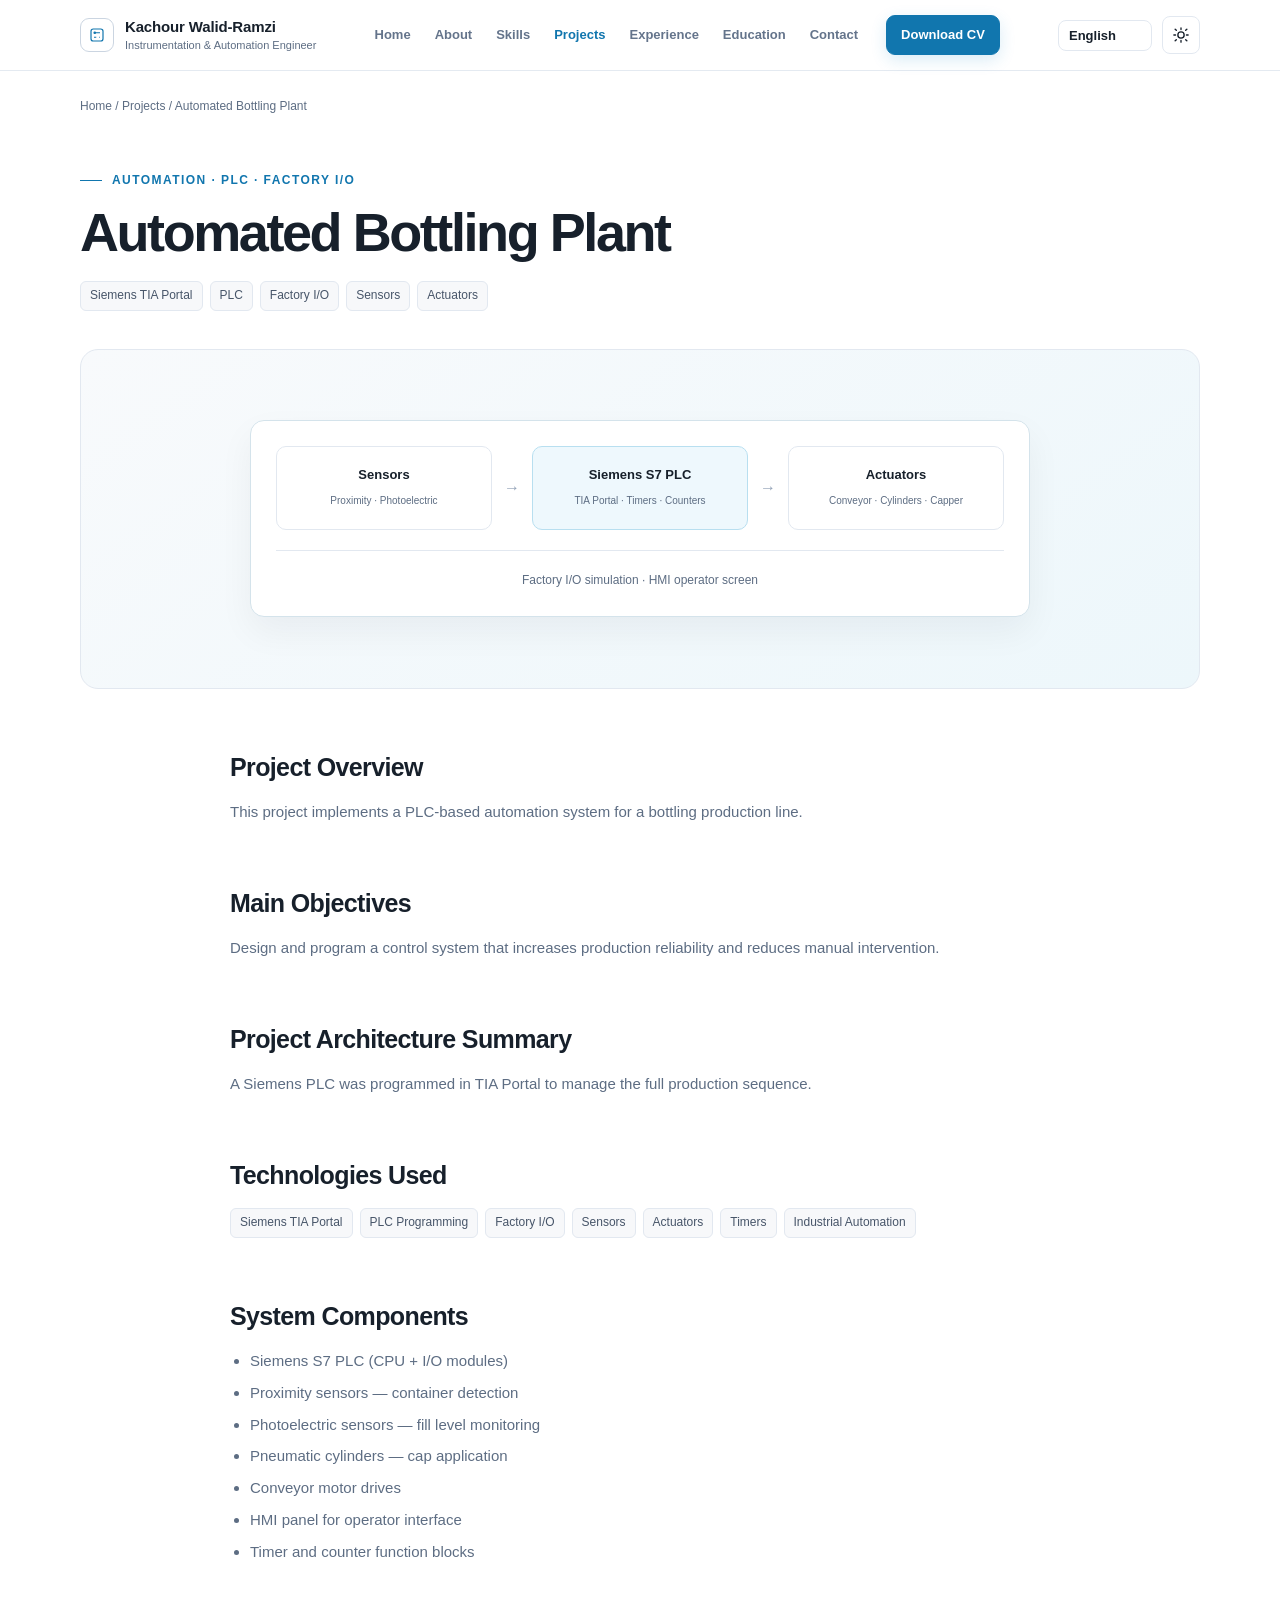
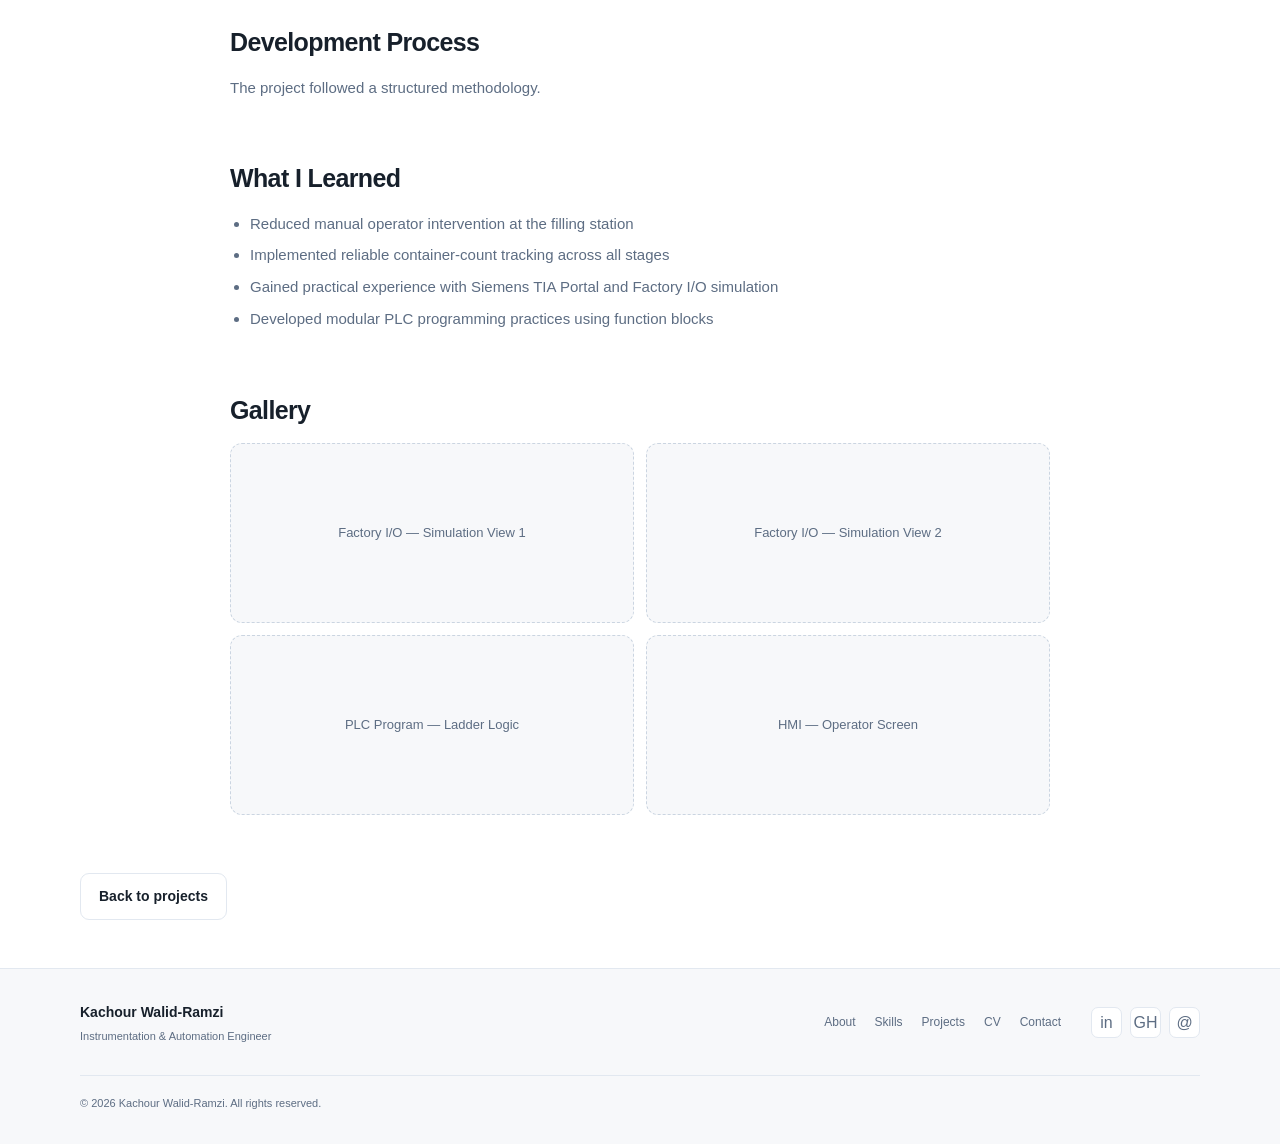
==== commit c8896c4c: "new PID style" ====
--- a/projects/automated-bottling-plant.html
+++ b/projects/automated-bottling-plant.html
@@ -8,6 +8,13 @@
   <meta property="og:title" content="Automated Bottling Plant — Portfolio">
   <meta property="og:description" content="PLC-based sequencing system with sensors, actuators, and timers for an automated bottling production line using Siemens TIA Portal and Factory I/O.">
   <meta property="og:type" content="article">
+  <meta property="og:url" content="https://walid-ramzi.github.io/Portfolio/projects/automated-bottling-plant.html">
+  <meta property="og:image" content="https://walid-ramzi.github.io/Portfolio/assets/og-image.png">
+  <meta property="og:image:width" content="1200">
+  <meta property="og:image:height" content="630">
+  <meta name="twitter:card" content="summary_large_image">
+  <meta name="theme-color" content="#ffffff" media="(prefers-color-scheme: light)">
+  <meta name="theme-color" content="#0b1322" media="(prefers-color-scheme: dark)">
   <link rel="icon" href="data:image/svg+xml,%3Csvg xmlns='http://www.w3.org/2000/svg' viewBox='0 0 100 100'%3E%3Crect width='100' height='100' rx='12' fill='%230EA5E9'/%3E%3Ctext x='50' y='68' font-size='50' text-anchor='middle' fill='white' font-family='sans-serif' font-weight='600'%3EE%3C/text%3E%3C/svg%3E">
   <script>
     // Applied synchronously, before CSS paints, so the page never flashes
@@ -24,6 +31,7 @@
   <script src="../js/i18n.js"></script>
 </head>
 <body>
+<a class="skip-link" href="#main" data-i18n="a11y.skipToContent">Skip to main content</a>
 
   <header class="header">
   <div class="container header-inner">
@@ -69,7 +77,7 @@
   <a href="../assets/cv.pdf" class="btn btn-filled" download data-i18n="nav.downloadCV">Download CV</a>
 </nav>
 
-<main>
+<main id="main" tabindex="-1">
 
     <div class="container breadcrumb-wrap">
       <nav class="breadcrumb"><a href="../index.html" data-i18n="nav.home">Home</a> / <a href="../index.html#projects" data-i18n="nav.projects">Projects</a> / <span data-i18n="projects.bottling.breadcrumb">Automated Bottling Plant</span></nav>
--- a/css/styles.css
+++ b/css/styles.css
@@ -3,11 +3,15 @@
   --surface: #f7f8fa;
   --surface-2: #f1f5f9;
   --text: #17202b;
-  --muted: #64748b;
+  --muted: #5d6d83;
   --line: #e2e8f0;
-  --accent: #1687c7;
-  --accent-dark: #0f6ea5;
-  --accent-soft: #e8f5fb;
+  /* accent/muted were nudged slightly darker so small blue text and
+     white-on-blue buttons reach WCAG AA (4.5:1); was 3.9:1 / 4.5:1. */
+  --accent: #1176ae;
+  --accent-dark: #0c5d8e;
+  --accent-btn: #1176ae;
+  --accent-btn-hover: #0c5d8e;
+  --accent-soft: #eef8fd;
   --success: #2f9e6f;
   --radius: 14px;
   --max: 1120px;
@@ -33,8 +37,11 @@
   --text: #e9eefb;
   --muted: #8ea0c4;
   --line: rgba(130, 170, 255, 0.18);
-  --accent: #2b7fff;
+  --accent: #3d8bff;
   --accent-dark: #5aa8ff;
+  /* filled buttons need a deeper blue so white text passes AA */
+  --accent-btn: #2268e0;
+  --accent-btn-hover: #1a58cc;
   --accent-soft: rgba(43, 127, 255, 0.17);
   --success: #34d399;
   --shadow: 0 10px 30px rgba(0, 0, 0, .4);
@@ -177,15 +184,15 @@
 }
 
 .btn-filled {
-  background: var(--accent);
-  border-color: var(--accent);
+  background: var(--accent-btn);
+  border-color: var(--accent-btn);
   color: #fff;
   box-shadow: 0 5px 16px rgba(22, 135, 199, .16)
 }
 
 .btn-filled:hover {
-  background: var(--accent-dark);
-  border-color: var(--accent-dark)
+  background: var(--accent-btn-hover);
+  border-color: var(--accent-btn-hover)
 }
 
 .btn-outlined {
@@ -1178,7 +1185,7 @@
   padding-top: 18px;
   border-top: 1px solid var(--line);
   font-size: 11px;
-  color: #94a3b8
+  color: var(--muted)
 }
 
 /* Project detail */
@@ -2024,7 +2031,7 @@
 }
 
 .feedback-note span {
-  color: #9aa8b8
+  color: var(--muted)
 }
 
 .pid-diagram-wrap {
@@ -2832,45 +2839,10 @@
   text-align: left;
 }
 
-.pid-sp-control {
-  display: flex;
-  align-items: center;
-  gap: 6px;
-  margin-top: 8px;
-}
-
-.pid-sp-control label {
-  font-size: 10px;
-  font-weight: 700;
-  letter-spacing: .04em;
-  color: var(--accent);
-  font-family: var(--font-mono);
-}
-
-.pid-sp-control input {
-  width: 64px;
-  font-family: var(--font-mono);
-  font-size: 13px;
-  font-weight: 700;
-  color: var(--text);
-  background: var(--surface);
-  border: 1px solid var(--line);
-  border-radius: 6px;
-  padding: 3px 6px;
-  text-align: right;
-}
-
-.pid-sp-control input:focus {
-  outline: none;
-  border-color: var(--accent);
-  box-shadow: 0 0 0 3px var(--accent-soft);
-}
-
-.pid-sp-control .pid-sp-unit {
-  font-size: 12px;
-  color: var(--muted);
-  font-family: var(--font-mono);
-}
+
+
+
+
 
 .pid-panel-head {
   display: flex;
@@ -3146,7 +3118,7 @@
   height: 24px;
   flex-shrink: 0;
   border-radius: 50%;
-  background: var(--accent);
+  background: var(--accent-btn);
   color: #fff;
   font-size: 12px;
   font-weight: 700;
@@ -3784,3 +3756,199 @@
     height: 16px;
   }
 }
+
+/* Skip link: first focusable element on every page; invisible until a
+   keyboard user tabs to it, then jumps past the header/nav to the content. */
+.skip-link {
+  position: absolute;
+  inset-inline-start: 12px;
+  top: -64px;
+  z-index: 1000;
+  padding: 10px 16px;
+  border-radius: 8px;
+  background: var(--accent-btn);
+  color: #fff;
+  font-weight: 700;
+  font-size: 14px;
+  text-decoration: none;
+  transition: top .15s ease;
+}
+
+.skip-link:focus {
+  top: 12px;
+  outline: 2px solid #fff;
+  outline-offset: 2px;
+}
+
+main:focus {
+  outline: none;
+}
+
+/* PID data colors. The bright amber/cyan/green values read great on the dark
+   panel but were only ~1.7–2:1 on the light theme (they were hardcoded inline),
+   so each tone now has a darker light-theme variant that reaches AA, and the
+   original bright colors are kept for dark mode. */
+.readout-value[data-tone="amber"] { color: #b45309; }
+.readout-value[data-tone="cyan"]  { color: #0e7490; }
+.readout-value[data-tone="green"] { color: #047857; }
+html[data-theme="dark"] .readout-value[data-tone="amber"] { color: #f59e0b; }
+html[data-theme="dark"] .readout-value[data-tone="cyan"]  { color: #22d3ee; }
+html[data-theme="dark"] .readout-value[data-tone="green"] { color: #34d399; }
+
+.pid-status-mode { color: #8a5208; }
+html[data-theme="dark"] .pid-status-mode { color: #f59e0b; }
+
+/* Same idea for the numbers/labels inside the diagram's SVG (colors are set
+   as presentation attributes, which any CSS rule overrides): darker tones in
+   light mode, untouched in dark mode. */
+html:not([data-theme="dark"]) .pid-node [fill="#f59e0b"] { fill: #b45309; }
+html:not([data-theme="dark"]) .pid-node [fill="#22d3ee"] { fill: #0e7490; }
+html:not([data-theme="dark"]) .pid-node [fill="#34d399"] { fill: #047857; }
+html:not([data-theme="dark"]) .pid-node [fill="#60a5fa"] { fill: #1d6fd6; }
+html:not([data-theme="dark"]) .pid-node tspan[fill="#34d399"] { fill: #047857; }
+
+
+/* ---- PID example title + description ---- */
+.pid-example {
+  padding: 18px 25px 6px;
+}
+
+.pid-example-title {
+  font-size: 15px;
+  font-weight: 700;
+  color: var(--accent-dark);
+  margin-bottom: 6px;
+}
+
+.pid-example-desc {
+  font-size: 14px;
+  line-height: 1.65;
+  color: var(--muted);
+  max-width: 860px;
+}
+
+/* ---- Set Point control: centered, highlighted strip above the diagram ---- */
+.pid-sp-bar {
+  display: flex;
+  flex-wrap: wrap;
+  align-items: center;
+  justify-content: center;
+  gap: 12px 28px;
+  margin-top: 14px;
+  padding: 16px 20px;
+  background: var(--accent-soft);
+  border-top: 1px solid var(--line);
+  border-bottom: 1px solid var(--line);
+  text-align: center;
+}
+
+.pid-sp-hint {
+  font-size: 14px;
+  font-weight: 600;
+  color: var(--accent-dark);
+}
+
+.pid-sp-control {
+  display: flex;
+  align-items: center;
+  justify-content: center;
+  gap: 12px;
+}
+
+.pid-sp-control label {
+  font-family: var(--font-mono);
+  font-size: 13px;
+  font-weight: 700;
+  letter-spacing: .05em;
+  color: var(--accent-dark);
+}
+
+/* Numbers and −/+ always read left-to-right, even on the Arabic page */
+.pid-sp-stepper {
+  display: flex;
+  align-items: center;
+  gap: 8px;
+  direction: ltr;
+}
+
+.pid-sp-step {
+  width: 44px;
+  height: 44px;
+  flex-shrink: 0;
+  display: inline-flex;
+  align-items: center;
+  justify-content: center;
+  font-size: 24px;
+  font-weight: 700;
+  line-height: 1;
+  color: var(--accent-dark);
+  background: var(--surface);
+  border: 2px solid var(--accent);
+  border-radius: 12px;
+  cursor: pointer;
+  transition: background var(--transition), color var(--transition);
+}
+
+.pid-sp-step:hover {
+  background: var(--accent-btn);
+  border-color: var(--accent-btn);
+  color: #fff;
+}
+
+.pid-sp-step:focus-visible,
+.pid-sp-control input:focus-visible {
+  outline: 3px solid var(--accent);
+  outline-offset: 2px;
+}
+
+.pid-sp-control input {
+  width: 118px;
+  height: 44px;
+  font-family: var(--font-mono);
+  font-size: 22px;
+  font-weight: 700;
+  color: var(--text);
+  background: var(--surface);
+  border: 2px solid var(--accent);
+  border-radius: 12px;
+  text-align: center;
+  padding: 0 8px;
+}
+
+.pid-sp-control .pid-sp-unit {
+  font-family: var(--font-mono);
+  font-size: 20px;
+  font-weight: 700;
+  color: var(--accent-dark);
+}
+
+.pid-sp-range,
+.pid-sp-note {
+  flex-basis: 100%;
+  margin: 0;
+  font-size: 13px;
+  text-align: center;
+}
+
+.pid-sp-range {
+  color: var(--muted);
+}
+
+.pid-sp-note {
+  font-weight: 600;
+  color: #8a5208;
+}
+
+.pid-sp-note[hidden] {
+  display: none;
+}
+
+html[data-theme="dark"] .pid-sp-note {
+  color: #f59e0b;
+}
+
+@media (max-width: 560px) {
+  .pid-example { padding: 16px 16px 4px; }
+  .pid-sp-bar { padding: 14px 12px; gap: 10px 16px; }
+  .pid-sp-control { flex-wrap: wrap; }
+}
